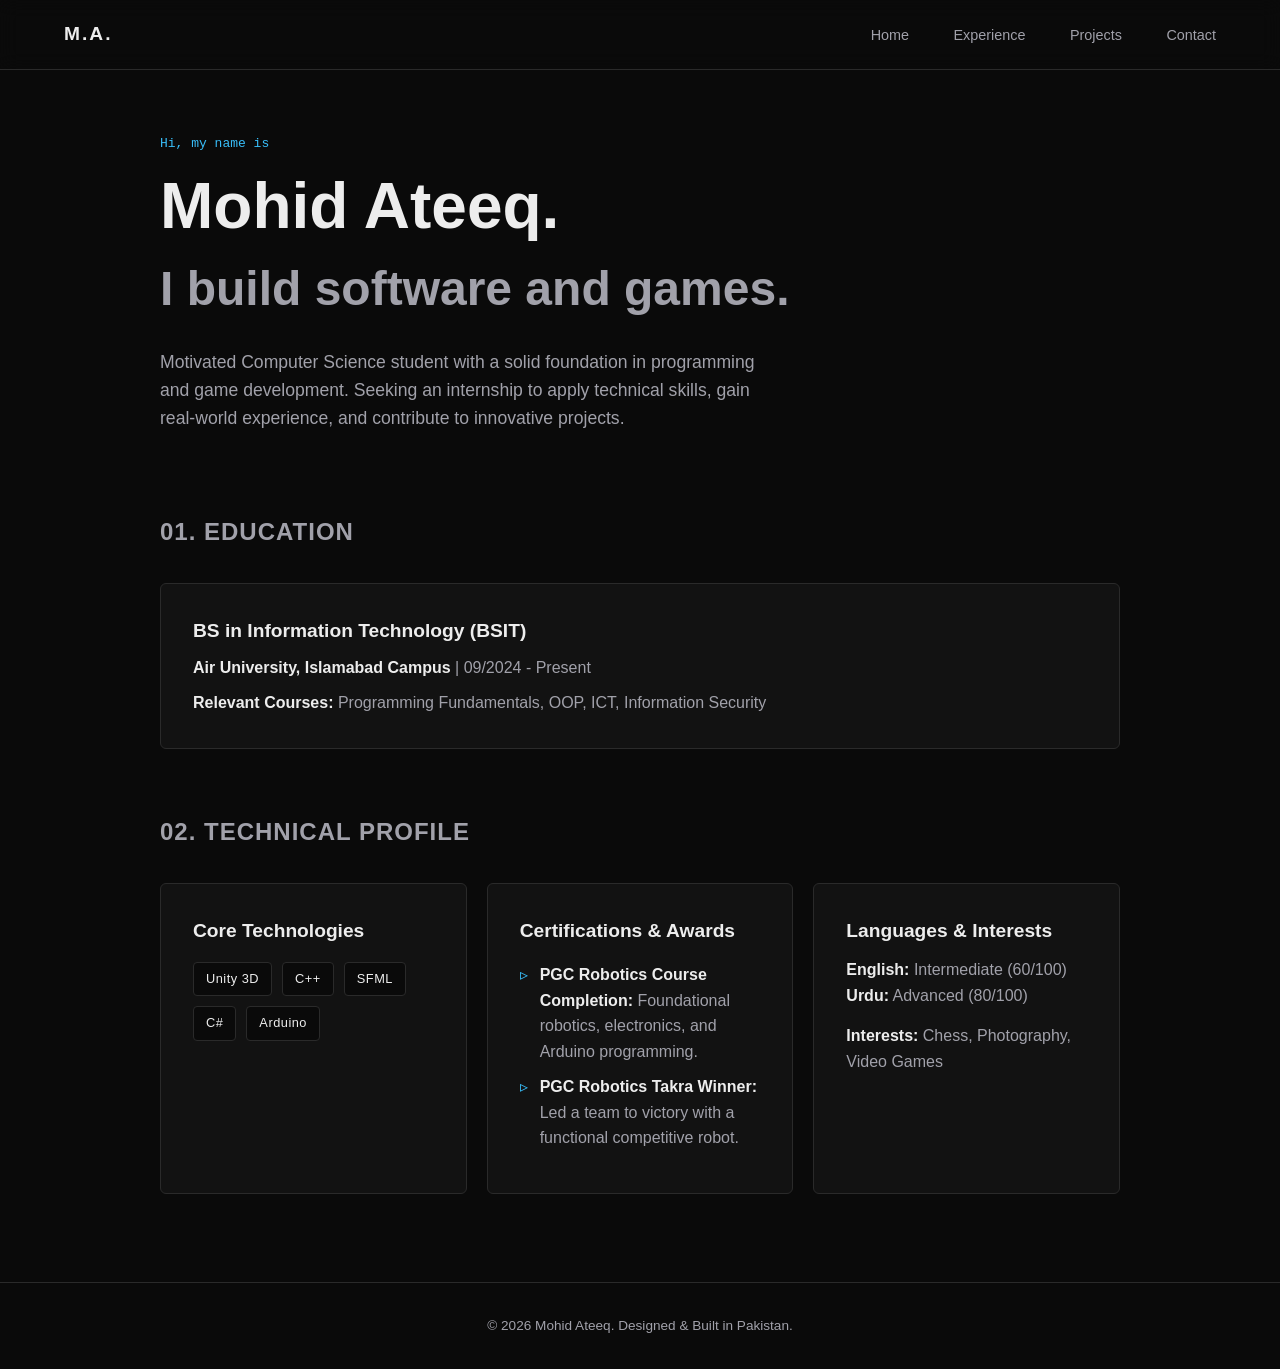
==== index.html @ eb3abe53 "Add files via upload" ====
<!DOCTYPE html>
<html lang="en">
<head>
    <meta charset="UTF-8">
    <meta name="viewport" content="width=device-width, initial-scale=1.0">
    <title>Mohid Ateeq | Professional Portfolio</title>
    <link rel="stylesheet" href="style.css">
</head>
<body>
    <nav>
        <a href="index.html" class="logo">M.A.</a>
        <div class="nav-links">
            <a href="index.html">Home</a>
            <a href="experience.html">Experience</a>
            <a href="projects.html">Projects</a>
            <a href="contact.html">Contact</a>
        </div>
    </nav>

    <div class="container">
        <!-- Hero Section -->
        <header style="text-align: left; margin-bottom: 5rem;">
            <p style="color: var(--accent); margin-bottom: 1rem; font-family: monospace;">Hi, my name is</p>
            <h1 style="font-size: 4rem; line-height: 1.1; margin-bottom: 10px;">Mohid Ateeq.</h1>
            <h1 style="font-size: 3rem; color: var(--text-secondary); margin-bottom: 20px;">I build software and games.</h1>
            <p style="max-width: 600px; font-size: 1.1rem;">
                Motivated Computer Science student with a solid foundation in programming and game development. Seeking an internship to apply technical skills, gain real-world experience, and contribute to innovative projects.
            </p>
        </header>

        <!-- Education -->
        <section>
            <h2 class="section-title">01. Education</h2>
            <div class="card">
                <h3>BS in Information Technology (BSIT)</h3>
                <p><strong>Air University, Islamabad Campus</strong> | 09/2024 - Present</p>
                <p style="margin-top: 10px;"><strong>Relevant Courses:</strong> Programming Fundamentals, OOP, ICT, Information Security</p>
            </div>
        </section>

        <!-- Skills & Certifications Grid -->
        <h2 class="section-title" style="margin-top: 4rem;">02. Technical Profile</h2>
        <div class="grid-2">
            <div class="card">
                <h3>Core Technologies</h3>
                <div class="tag-container">
                    <span class="tag">Unity 3D</span>
                    <span class="tag">C++</span>
                    <span class="tag">SFML</span>
                    <span class="tag">C#</span>
                    <span class="tag">Arduino</span>
                </div>
            </div>

            <div class="card">
                <h3>Certifications & Awards</h3>
                <ul>
                    <li><strong>PGC Robotics Course Completion:</strong> Foundational robotics, electronics, and Arduino programming.</li>
                    <li><strong>PGC Robotics Takra Winner:</strong> Led a team to victory with a functional competitive robot.</li>
                </ul>
            </div>

            <div class="card">
                <h3>Languages & Interests</h3>
                <p style="margin-top: 10px;"><strong>English:</strong> Intermediate (60/100)<br><strong>Urdu:</strong> Advanced (80/100)</p>
                <p style="margin-top: 15px;"><strong>Interests:</strong> Chess, Photography, Video Games</p>
            </div>
        </div>
    </div>

    <footer>
        <p>&copy; 2026 Mohid Ateeq. Designed & Built in Pakistan.</p>
    </footer>
</body>
</html>
---- style.css ----
/* style.css */
:root {
    --bg-base: #0a0a0a;
    --bg-surface: #121212;
    --bg-surface-hover: #1a1a1a;
    --border-color: #2a2a2a;
    --text-primary: #ededed;
    --text-secondary: #a1a1aa;
    --accent: #38bdf8;
}

* {
    margin: 0;
    padding: 0;
    box-sizing: border-box;
    font-family: -apple-system, BlinkMacSystemFont, "Segoe UI", Roboto, Helvetica, Arial, sans-serif;
}

body {
    background-color: var(--bg-base);
    color: var(--text-primary);
    line-height: 1.6;
    -webkit-font-smoothing: antialiased;
}

/* Navigation - Glassmorphism effect */
nav {
    background-color: rgba(10, 10, 10, 0.8);
    backdrop-filter: blur(10px);
    border-bottom: 1px solid var(--border-color);
    padding: 1.2rem 5%;
    display: flex;
    justify-content: space-between;
    align-items: center;
    position: sticky;
    top: 0;
    z-index: 100;
}

.logo {
    color: var(--text-primary);
    font-size: 1.2rem;
    font-weight: 700;
    text-decoration: none;
    letter-spacing: 2px;
    text-transform: uppercase;
}

.nav-links a {
    color: var(--text-secondary);
    text-decoration: none;
    margin-left: 2.5rem;
    font-size: 0.9rem;
    font-weight: 500;
    transition: color 0.3s ease;
}

.nav-links a:hover {
    color: var(--accent);
}

/* Main Container */
.container {
    max-width: 1000px;
    margin: 4rem auto;
    padding: 0 20px;
}

/* Typography & Elements */
h1, h2, h3 {
    color: var(--text-primary);
    font-weight: 600;
}

p {
    color: var(--text-secondary);
}

strong {
    color: var(--text-primary);
}

.section-title {
    font-size: 1.5rem;
    margin-bottom: 2rem;
    text-transform: uppercase;
    letter-spacing: 1px;
    color: var(--text-secondary);
}

/* Cards */
.card {
    background: var(--bg-surface);
    padding: 2rem;
    border: 1px solid var(--border-color);
    border-radius: 6px;
    margin-bottom: 1.5rem;
    transition: transform 0.2s ease, background 0.2s ease, border-color 0.2s ease;
}

.card:hover {
    transform: translateY(-2px);
    background: var(--bg-surface-hover);
    border-color: var(--accent);
}

.card h3 {
    margin-bottom: 0.5rem;
    font-size: 1.2rem;
}

/* Tags for Skills */
.tag-container {
    display: flex;
    flex-wrap: wrap;
    gap: 10px;
    margin-top: 15px;
}

.tag {
    background: var(--bg-base);
    border: 1px solid var(--border-color);
    color: var(--text-primary);
    padding: 6px 12px;
    border-radius: 4px;
    font-size: 0.8rem;
    letter-spacing: 0.5px;
}

/* Lists */
ul {
    list-style-type: none;
    margin-top: 15px;
}

ul li {
    position: relative;
    padding-left: 20px;
    margin-bottom: 10px;
    color: var(--text-secondary);
}

ul li::before {
    content: "▹";
    position: absolute;
    left: 0;
    color: var(--accent);
}

/* Links */
a.contact-link {
    color: var(--accent);
    text-decoration: none;
    transition: opacity 0.2s ease;
}

a.contact-link:hover {
    opacity: 0.8;
}

/* Footer */
footer {
    text-align: center;
    padding: 2rem;
    border-top: 1px solid var(--border-color);
    color: var(--text-secondary);
    font-size: 0.85rem;
    margin-top: 4rem;
}

/* Grid Layouts */
.grid-2 {
    display: grid;
    grid-template-columns: repeat(auto-fit, minmax(300px, 1fr));
    gap: 20px;
}
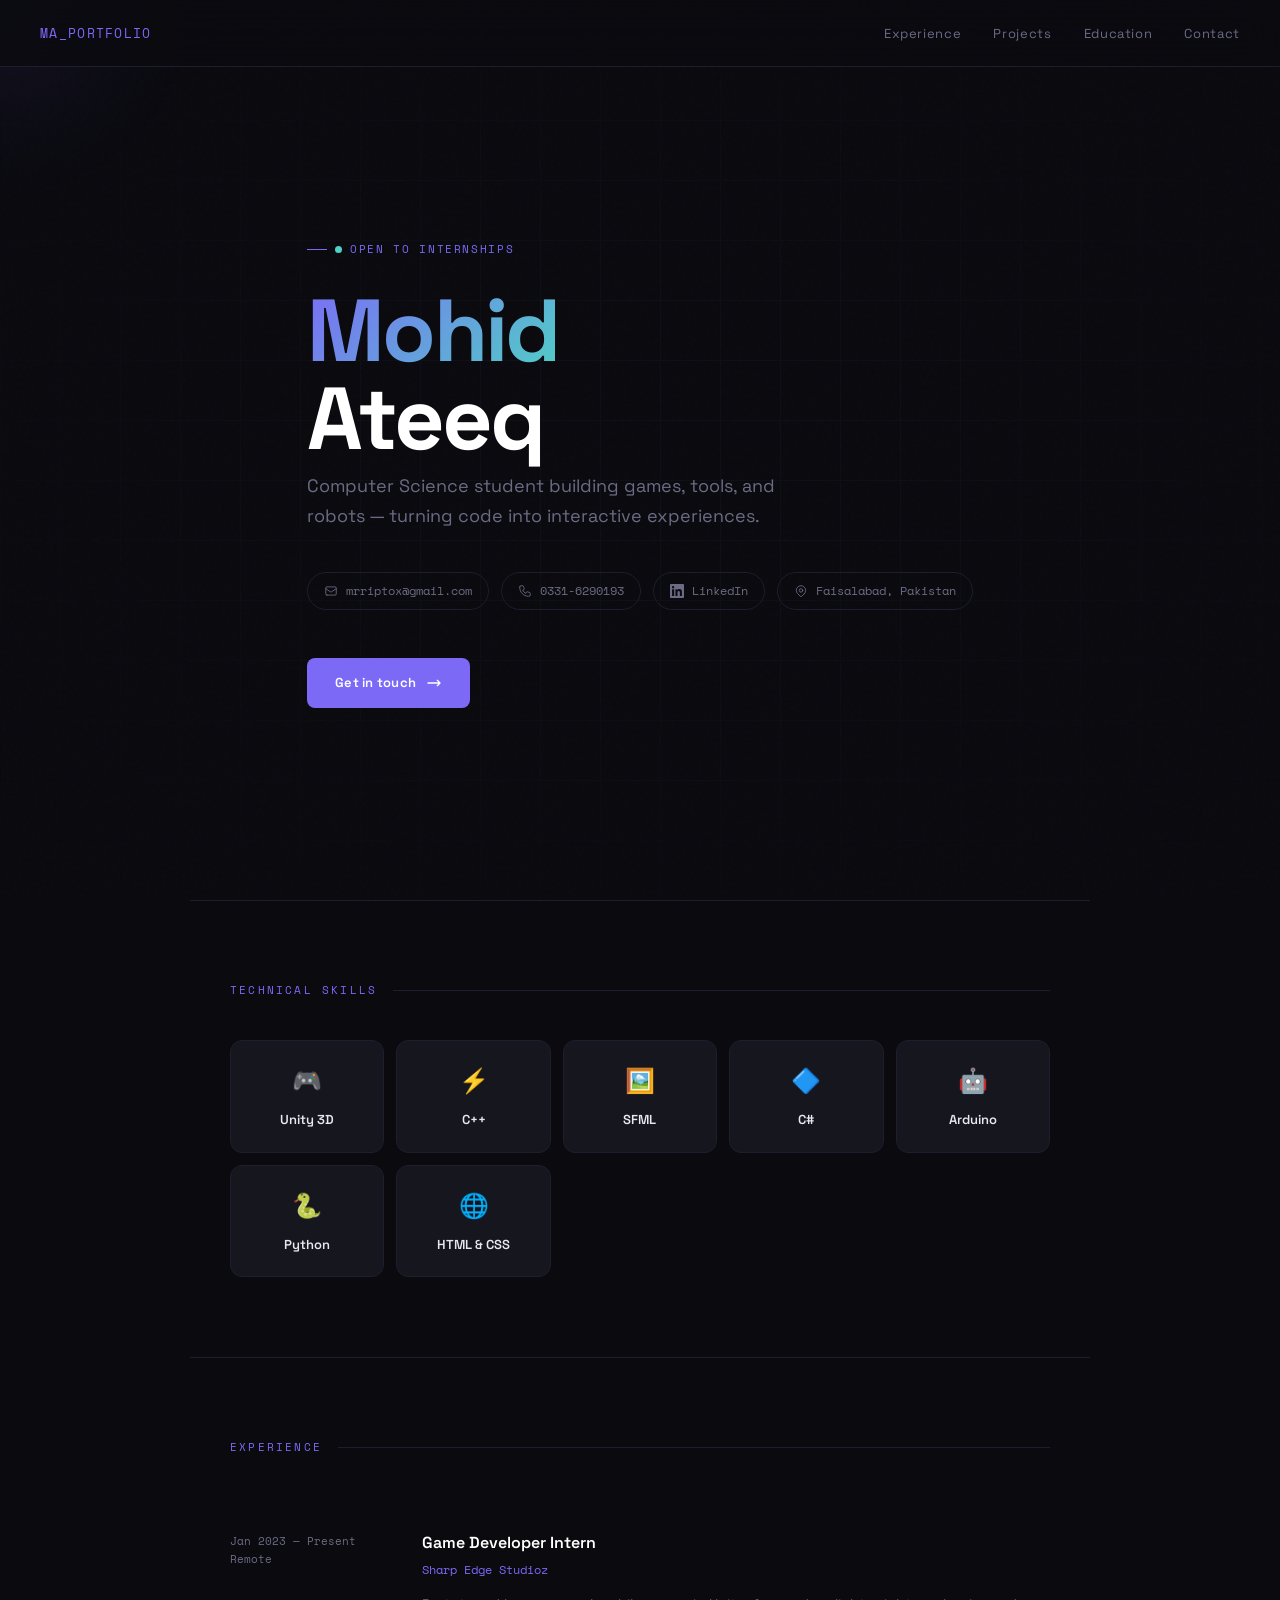
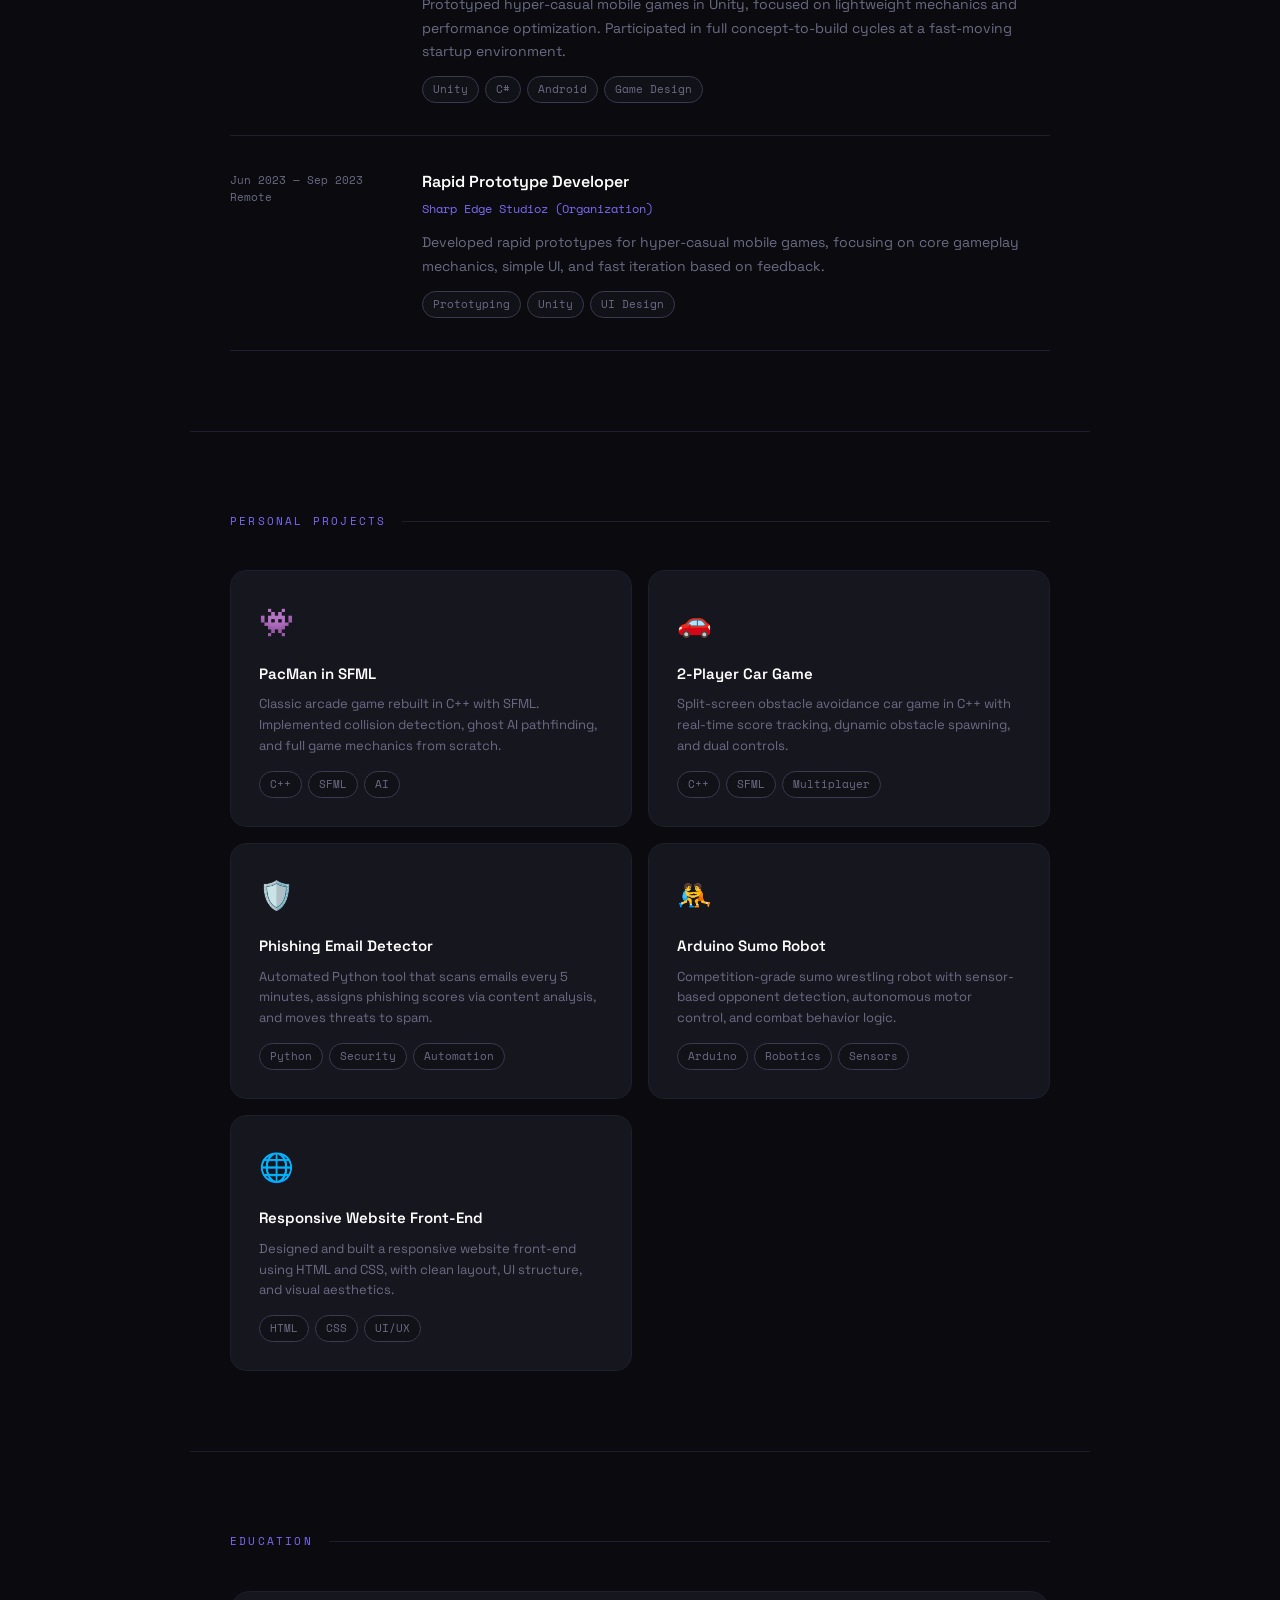
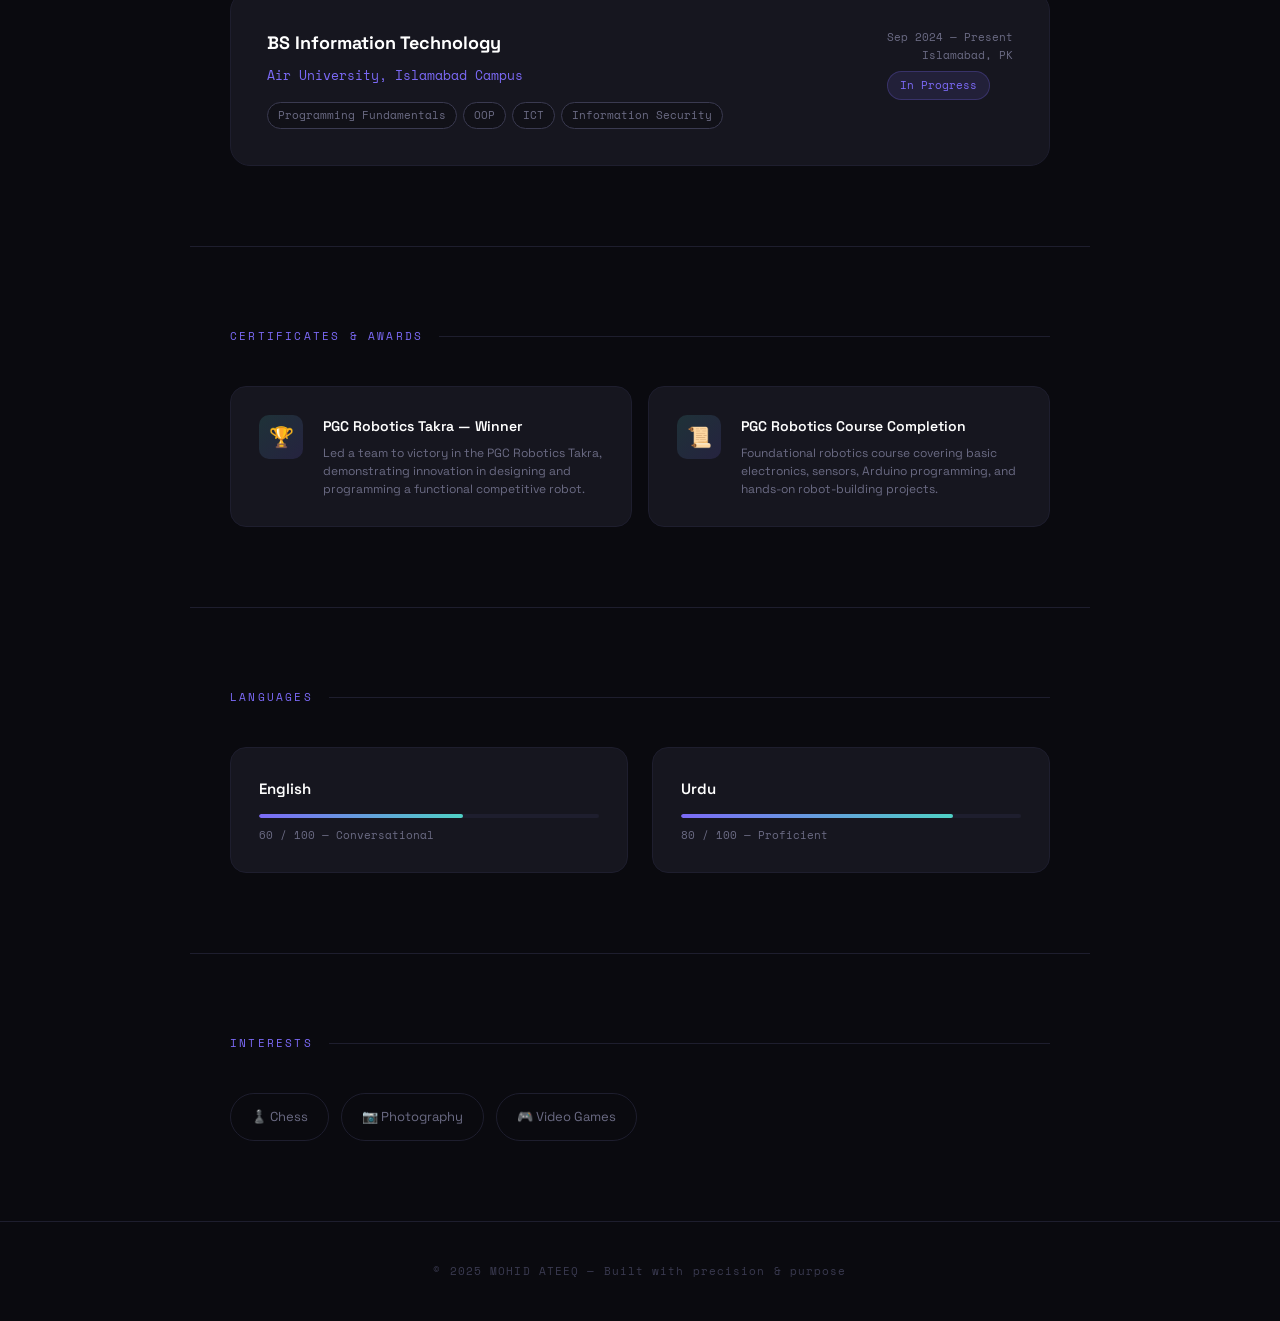
==== commit e3d32c91: "Update fmt.Println message from 'Hello' to 'Goodbye'" ====
--- a/index.html
+++ b/index.html
@@ -1,75 +1,834 @@
 <!DOCTYPE html>
 <html lang="en">
 <head>
-    <meta charset="UTF-8">
-    <meta name="viewport" content="width=device-width, initial-scale=1.0">
-    <title>Mohid Ateeq | Professional Portfolio</title>
-    <link rel="stylesheet" href="style.css">
+<meta charset="UTF-8">
+<meta name="viewport" content="width=device-width, initial-scale=1.0">
+<title>Mohid Ateeq — IT Student & Game Developer</title>
+<link href="https://fonts.googleapis.com/css2?family=Space+Grotesk:wght@300;400;500;600;700&family=Space+Mono:wght@400;700&display=swap" rel="stylesheet">
+<style>
+  :root {
+    --bg: #0a0a0f;
+    --surface: #111118;
+    --card: #16161f;
+    --border: #1e1e2e;
+    --accent: #7c6af7;
+    --accent2: #4fd1c5;
+    --text: #e8e8f0;
+    --muted: #6b6b84;
+    --dim: #3a3a50;
+    --white: #ffffff;
+  }
+
+  *, *::before, *::after { box-sizing: border-box; margin: 0; padding: 0; }
+
+  html { scroll-behavior: smooth; }
+
+  body {
+    background: var(--bg);
+    color: var(--text);
+    font-family: 'Space Grotesk', sans-serif;
+    font-size: 15px;
+    line-height: 1.7;
+    overflow-x: hidden;
+  }
+
+  /* ── NOISE TEXTURE ── */
+  body::before {
+    content: '';
+    position: fixed;
+    inset: 0;
+    background-image: url("data:image/svg+xml,%3Csvg viewBox='0 0 256 256' xmlns='http://www.w3.org/2000/svg'%3E%3Cfilter id='n'%3E%3CfeTurbulence type='fractalNoise' baseFrequency='0.9' numOctaves='4' stitchTiles='stitch'/%3E%3C/filter%3E%3Crect width='100%25' height='100%25' filter='url(%23n)' opacity='0.03'/%3E%3C/svg%3E");
+    pointer-events: none;
+    z-index: 0;
+    opacity: 0.4;
+  }
+
+  /* ── CURSOR GLOW ── */
+  .cursor-glow {
+    position: fixed;
+    width: 400px;
+    height: 400px;
+    border-radius: 50%;
+    background: radial-gradient(circle, rgba(124,106,247,0.08) 0%, transparent 70%);
+    pointer-events: none;
+    transform: translate(-50%, -50%);
+    transition: left 0.3s ease, top 0.3s ease;
+    z-index: 1;
+  }
+
+  /* ── NAV ── */
+  nav {
+    position: fixed;
+    top: 0; left: 0; right: 0;
+    z-index: 100;
+    padding: 20px 40px;
+    display: flex;
+    justify-content: space-between;
+    align-items: center;
+    background: rgba(10,10,15,0.8);
+    backdrop-filter: blur(20px);
+    border-bottom: 1px solid var(--border);
+  }
+
+  .nav-logo {
+    font-family: 'Space Mono', monospace;
+    font-size: 13px;
+    color: var(--accent);
+    letter-spacing: 0.1em;
+  }
+
+  .nav-links {
+    display: flex;
+    gap: 32px;
+    list-style: none;
+  }
+
+  .nav-links a {
+    color: var(--muted);
+    text-decoration: none;
+    font-size: 13px;
+    letter-spacing: 0.05em;
+    transition: color 0.2s;
+  }
+
+  .nav-links a:hover { color: var(--text); }
+
+  /* ── HERO ── */
+  .hero {
+    min-height: 100vh;
+    display: flex;
+    align-items: center;
+    padding: 120px 40px 80px;
+    position: relative;
+    overflow: hidden;
+  }
+
+  .hero-grid {
+    position: absolute;
+    inset: 0;
+    background-image:
+      linear-gradient(var(--border) 1px, transparent 1px),
+      linear-gradient(90deg, var(--border) 1px, transparent 1px);
+    background-size: 60px 60px;
+    opacity: 0.3;
+    mask-image: radial-gradient(ellipse 80% 80% at 50% 50%, black 20%, transparent 80%);
+  }
+
+  .hero-content {
+    max-width: 900px;
+    margin: 0 auto;
+    position: relative;
+    z-index: 2;
+  }
+
+  .hero-tag {
+    display: inline-flex;
+    align-items: center;
+    gap: 8px;
+    font-family: 'Space Mono', monospace;
+    font-size: 11px;
+    color: var(--accent);
+    letter-spacing: 0.15em;
+    text-transform: uppercase;
+    margin-bottom: 28px;
+    opacity: 0;
+    animation: fadeUp 0.8s 0.2s forwards;
+  }
+
+  .hero-tag::before {
+    content: '';
+    display: block;
+    width: 20px;
+    height: 1px;
+    background: var(--accent);
+  }
+
+  h1 {
+    font-size: clamp(48px, 8vw, 88px);
+    font-weight: 700;
+    line-height: 1.0;
+    letter-spacing: -0.03em;
+    color: var(--white);
+    margin-bottom: 8px;
+    opacity: 0;
+    animation: fadeUp 0.8s 0.3s forwards;
+  }
+
+  .hero-name-accent {
+    background: linear-gradient(135deg, var(--accent), var(--accent2));
+    -webkit-background-clip: text;
+    -webkit-text-fill-color: transparent;
+    background-clip: text;
+  }
+
+  .hero-subtitle {
+    font-size: clamp(14px, 2vw, 18px);
+    color: var(--muted);
+    margin-bottom: 40px;
+    max-width: 520px;
+    opacity: 0;
+    animation: fadeUp 0.8s 0.5s forwards;
+  }
+
+  .hero-contacts {
+    display: flex;
+    flex-wrap: wrap;
+    gap: 12px;
+    margin-bottom: 48px;
+    opacity: 0;
+    animation: fadeUp 0.8s 0.6s forwards;
+  }
+
+  .contact-chip {
+    display: inline-flex;
+    align-items: center;
+    gap: 8px;
+    padding: 8px 16px;
+    border: 1px solid var(--border);
+    border-radius: 100px;
+    font-size: 12px;
+    color: var(--muted);
+    text-decoration: none;
+    transition: all 0.2s;
+    font-family: 'Space Mono', monospace;
+  }
+
+  .contact-chip:hover {
+    border-color: var(--accent);
+    color: var(--accent);
+    background: rgba(124,106,247,0.05);
+  }
+
+  .contact-chip svg { width: 14px; height: 14px; flex-shrink: 0; }
+
+  .hero-cta {
+    display: inline-flex;
+    align-items: center;
+    gap: 10px;
+    padding: 14px 28px;
+    background: var(--accent);
+    color: #fff;
+    border-radius: 8px;
+    text-decoration: none;
+    font-size: 13px;
+    font-weight: 600;
+    letter-spacing: 0.02em;
+    transition: all 0.2s;
+    opacity: 0;
+    animation: fadeUp 0.8s 0.7s forwards;
+  }
+
+  .hero-cta:hover { background: #6b58f0; transform: translateY(-1px); }
+
+  /* ── SECTIONS ── */
+  main { position: relative; z-index: 2; }
+
+  section {
+    padding: 80px 40px;
+    max-width: 900px;
+    margin: 0 auto;
+    border-top: 1px solid var(--border);
+  }
+
+  .section-label {
+    font-family: 'Space Mono', monospace;
+    font-size: 11px;
+    color: var(--accent);
+    letter-spacing: 0.2em;
+    text-transform: uppercase;
+    margin-bottom: 40px;
+    display: flex;
+    align-items: center;
+    gap: 16px;
+  }
+
+  .section-label::after {
+    content: '';
+    flex: 1;
+    height: 1px;
+    background: var(--border);
+  }
+
+  /* ── SKILLS ── */
+  .skills-grid {
+    display: grid;
+    grid-template-columns: repeat(auto-fill, minmax(140px, 1fr));
+    gap: 12px;
+  }
+
+  .skill-card {
+    padding: 20px;
+    border: 1px solid var(--border);
+    border-radius: 12px;
+    background: var(--card);
+    text-align: center;
+    transition: all 0.3s;
+    cursor: default;
+    opacity: 0;
+    transform: translateY(20px);
+  }
+
+  .skill-card.visible {
+    opacity: 1;
+    transform: translateY(0);
+  }
+
+  .skill-card:hover {
+    border-color: var(--accent);
+    background: rgba(124,106,247,0.06);
+    transform: translateY(-4px);
+  }
+
+  .skill-icon { font-size: 24px; margin-bottom: 8px; }
+  .skill-name { font-size: 13px; font-weight: 600; color: var(--text); }
+
+  /* ── EXPERIENCE ── */
+  .timeline { display: flex; flex-direction: column; gap: 0; }
+
+  .timeline-item {
+    display: grid;
+    grid-template-columns: 160px 1fr;
+    gap: 32px;
+    padding: 32px 0;
+    border-bottom: 1px solid var(--border);
+    opacity: 0;
+    transform: translateX(-20px);
+    transition: all 0.6s;
+  }
+
+  .timeline-item.visible {
+    opacity: 1;
+    transform: translateX(0);
+  }
+
+  .timeline-date {
+    font-family: 'Space Mono', monospace;
+    font-size: 11px;
+    color: var(--muted);
+    padding-top: 4px;
+    line-height: 1.6;
+  }
+
+  .timeline-role {
+    font-size: 16px;
+    font-weight: 600;
+    color: var(--white);
+    margin-bottom: 4px;
+  }
+
+  .timeline-org {
+    font-size: 12px;
+    color: var(--accent);
+    font-family: 'Space Mono', monospace;
+    margin-bottom: 12px;
+  }
+
+  .timeline-desc { color: var(--muted); font-size: 14px; }
+
+  .timeline-tags {
+    display: flex;
+    flex-wrap: wrap;
+    gap: 6px;
+    margin-top: 12px;
+  }
+
+  .tag {
+    padding: 3px 10px;
+    background: var(--surface);
+    border: 1px solid var(--dim);
+    border-radius: 100px;
+    font-size: 11px;
+    color: var(--muted);
+    font-family: 'Space Mono', monospace;
+  }
+
+  /* ── PROJECTS ── */
+  .projects-grid {
+    display: grid;
+    grid-template-columns: 1fr 1fr;
+    gap: 16px;
+  }
+
+  .project-card {
+    padding: 28px;
+    border: 1px solid var(--border);
+    border-radius: 16px;
+    background: var(--card);
+    transition: all 0.3s;
+    opacity: 0;
+    transform: translateY(20px);
+    position: relative;
+    overflow: hidden;
+  }
+
+  .project-card::before {
+    content: '';
+    position: absolute;
+    inset: 0;
+    background: linear-gradient(135deg, rgba(124,106,247,0.04), transparent);
+    opacity: 0;
+    transition: opacity 0.3s;
+  }
+
+  .project-card:hover::before { opacity: 1; }
+  .project-card:hover { border-color: var(--accent); transform: translateY(-4px); }
+
+  .project-card.visible { opacity: 1; transform: translateY(0); }
+
+  .project-emoji { font-size: 28px; margin-bottom: 14px; display: block; }
+  .project-name { font-size: 15px; font-weight: 600; color: var(--white); margin-bottom: 8px; }
+  .project-desc { font-size: 13px; color: var(--muted); line-height: 1.6; }
+
+  /* ── CERTS ── */
+  .certs-grid { display: grid; grid-template-columns: 1fr 1fr; gap: 16px; }
+
+  .cert-card {
+    padding: 28px;
+    border: 1px solid var(--border);
+    border-radius: 16px;
+    background: var(--card);
+    display: flex;
+    gap: 20px;
+    align-items: flex-start;
+    opacity: 0;
+    transform: translateY(10px);
+    transition: all 0.4s;
+  }
+
+  .cert-card.visible { opacity: 1; transform: translateY(0); }
+  .cert-card:hover { border-color: var(--accent2); }
+
+  .cert-icon {
+    width: 44px;
+    height: 44px;
+    border-radius: 10px;
+    background: linear-gradient(135deg, rgba(79,209,197,0.15), rgba(124,106,247,0.15));
+    display: flex;
+    align-items: center;
+    justify-content: center;
+    font-size: 20px;
+    flex-shrink: 0;
+  }
+
+  .cert-title { font-size: 14px; font-weight: 600; color: var(--white); margin-bottom: 6px; }
+  .cert-desc { font-size: 12px; color: var(--muted); line-height: 1.5; }
+
+  /* ── EDUCATION ── */
+  .edu-card {
+    padding: 36px;
+    border: 1px solid var(--border);
+    border-radius: 20px;
+    background: var(--card);
+    display: grid;
+    grid-template-columns: 1fr auto;
+    gap: 20px;
+    align-items: start;
+    opacity: 0;
+    transform: translateY(20px);
+    transition: all 0.5s;
+  }
+
+  .edu-card.visible { opacity: 1; transform: translateY(0); }
+
+  .edu-degree { font-size: 18px; font-weight: 700; color: var(--white); margin-bottom: 6px; }
+  .edu-school { font-size: 13px; color: var(--accent); font-family: 'Space Mono', monospace; margin-bottom: 16px; }
+
+  .edu-courses { display: flex; flex-wrap: wrap; gap: 6px; }
+
+  .edu-date {
+    font-family: 'Space Mono', monospace;
+    font-size: 11px;
+    color: var(--muted);
+    text-align: right;
+    white-space: nowrap;
+  }
+
+  .edu-badge {
+    display: inline-block;
+    padding: 4px 12px;
+    background: rgba(124,106,247,0.12);
+    border: 1px solid rgba(124,106,247,0.25);
+    border-radius: 100px;
+    font-size: 11px;
+    color: var(--accent);
+    font-family: 'Space Mono', monospace;
+    margin-top: 6px;
+  }
+
+  /* ── LANGUAGES ── */
+  .lang-grid { display: flex; gap: 24px; flex-wrap: wrap; }
+
+  .lang-item {
+    flex: 1;
+    min-width: 200px;
+    padding: 28px;
+    border: 1px solid var(--border);
+    border-radius: 16px;
+    background: var(--card);
+    opacity: 0;
+    transform: translateY(10px);
+    transition: all 0.4s;
+  }
+
+  .lang-item.visible { opacity: 1; transform: translateY(0); }
+
+  .lang-name { font-size: 15px; font-weight: 600; color: var(--white); margin-bottom: 12px; }
+
+  .lang-bar {
+    height: 4px;
+    background: var(--border);
+    border-radius: 100px;
+    overflow: hidden;
+    margin-bottom: 8px;
+  }
+
+  .lang-fill {
+    height: 100%;
+    border-radius: 100px;
+    background: linear-gradient(90deg, var(--accent), var(--accent2));
+    width: 0;
+    transition: width 1.2s cubic-bezier(0.4, 0, 0.2, 1);
+  }
+
+  .lang-score { font-family: 'Space Mono', monospace; font-size: 11px; color: var(--muted); }
+
+  /* ── INTERESTS ── */
+  .interests-row { display: flex; flex-wrap: wrap; gap: 12px; }
+
+  .interest-pill {
+    padding: 12px 20px;
+    border: 1px solid var(--border);
+    border-radius: 100px;
+    font-size: 13px;
+    color: var(--muted);
+    display: flex;
+    align-items: center;
+    gap: 8px;
+    transition: all 0.2s;
+    opacity: 0;
+    transform: scale(0.9);
+    transition: opacity 0.4s, transform 0.4s, color 0.2s, border-color 0.2s, background 0.2s;
+  }
+
+  .interest-pill.visible { opacity: 1; transform: scale(1); }
+  .interest-pill:hover { color: var(--text); border-color: var(--accent); background: rgba(124,106,247,0.05); }
+
+  /* ── FOOTER ── */
+  footer {
+    padding: 40px;
+    text-align: center;
+    border-top: 1px solid var(--border);
+    font-family: 'Space Mono', monospace;
+    font-size: 11px;
+    color: var(--dim);
+    letter-spacing: 0.1em;
+    position: relative;
+    z-index: 2;
+  }
+
+  /* ── ANIMATIONS ── */
+  @keyframes fadeUp {
+    from { opacity: 0; transform: translateY(24px); }
+    to { opacity: 1; transform: translateY(0); }
+  }
+
+  @keyframes pulse {
+    0%, 100% { opacity: 1; }
+    50% { opacity: 0.4; }
+  }
+
+  .dot-live {
+    display: inline-block;
+    width: 7px;
+    height: 7px;
+    border-radius: 50%;
+    background: var(--accent2);
+    animation: pulse 2s infinite;
+  }
+
+  /* ── RESPONSIVE ── */
+  @media (max-width: 640px) {
+    nav { padding: 16px 20px; }
+    .nav-links { display: none; }
+    .hero { padding: 100px 20px 60px; }
+    section { padding: 60px 20px; }
+    .projects-grid, .certs-grid { grid-template-columns: 1fr; }
+    .timeline-item { grid-template-columns: 1fr; gap: 8px; }
+    .edu-card { grid-template-columns: 1fr; }
+  }
+
+  @media (prefers-reduced-motion: reduce) {
+    *, *::before, *::after { animation: none !important; transition: none !important; }
+  }
+</style>
 </head>
 <body>
-    <nav>
-        <a href="index.html" class="logo">M.A.</a>
-        <div class="nav-links">
-            <a href="index.html">Home</a>
-            <a href="experience.html">Experience</a>
-            <a href="projects.html">Projects</a>
-            <a href="contact.html">Contact</a>
+
+<div class="cursor-glow" id="glow"></div>
+
+<nav>
+  <div class="nav-logo">MA_PORTFOLIO</div>
+  <ul class="nav-links">
+    <li><a href="#experience">Experience</a></li>
+    <li><a href="#projects">Projects</a></li>
+    <li><a href="#education">Education</a></li>
+    <li><a href="#contact">Contact</a></li>
+  </ul>
+</nav>
+
+<!-- HERO -->
+<div class="hero">
+  <div class="hero-grid"></div>
+  <div class="hero-content">
+    <div class="hero-tag"><span class="dot-live"></span> Open to Internships</div>
+    <h1><span class="hero-name-accent">Mohid</span><br>Ateeq</h1>
+    <p class="hero-subtitle">
+      Computer Science student building games, tools, and robots — turning code into interactive experiences.
+    </p>
+    <div class="hero-contacts">
+      <a class="contact-chip" href="mailto:mrriptox@gmail.com">
+        <svg fill="none" stroke="currentColor" viewBox="0 0 24 24"><path stroke-linecap="round" stroke-linejoin="round" stroke-width="1.5" d="M3 8l7.89 5.26a2 2 0 002.22 0L21 8M5 19h14a2 2 0 002-2V7a2 2 0 00-2-2H5a2 2 0 00-2 2v10a2 2 0 002 2z"/></svg>
+        mrriptox@gmail.com
+      </a>
+      <a class="contact-chip" href="tel:+923316290193">
+        <svg fill="none" stroke="currentColor" viewBox="0 0 24 24"><path stroke-linecap="round" stroke-linejoin="round" stroke-width="1.5" d="M3 5a2 2 0 012-2h3.28a1 1 0 01.948.684l1.498 4.493a1 1 0 01-.502 1.21l-2.257 1.13a11.042 11.042 0 005.516 5.516l1.13-2.257a1 1 0 011.21-.502l4.493 1.498a1 1 0 01.684.949V19a2 2 0 01-2 2h-1C9.716 21 3 14.284 3 6V5z"/></svg>
+        0331-6290193
+      </a>
+      <a class="contact-chip" href="https://linkedin.com/in/mohid-ateeq-9088a4240" target="_blank">
+        <svg fill="currentColor" viewBox="0 0 24 24"><path d="M20.447 20.452h-3.554v-5.569c0-1.328-.027-3.037-1.852-3.037-1.853 0-2.136 1.445-2.136 2.939v5.667H9.351V9h3.414v1.561h.046c.477-.9 1.637-1.85 3.37-1.85 3.601 0 4.267 2.37 4.267 5.455v6.286zM5.337 7.433a2.062 2.062 0 01-2.063-2.065 2.064 2.064 0 112.063 2.065zm1.782 13.019H3.555V9h3.564v11.452zM22.225 0H1.771C.792 0 0 .774 0 1.729v20.542C0 23.227.792 24 1.771 24h20.451C23.2 24 24 23.227 24 22.271V1.729C24 .774 23.2 0 22.222 0h.003z"/></svg>
+        LinkedIn
+      </a>
+      <span class="contact-chip">
+        <svg fill="none" stroke="currentColor" viewBox="0 0 24 24"><path stroke-linecap="round" stroke-linejoin="round" stroke-width="1.5" d="M17.657 16.657L13.414 20.9a1.998 1.998 0 01-2.827 0l-4.244-4.243a8 8 0 1111.314 0z"/><path stroke-linecap="round" stroke-linejoin="round" stroke-width="1.5" d="M15 11a3 3 0 11-6 0 3 3 0 016 0z"/></svg>
+        Faisalabad, Pakistan
+      </span>
+    </div>
+    <a class="hero-cta" href="mailto:mrriptox@gmail.com">
+      Get in touch
+      <svg width="16" height="16" fill="none" stroke="currentColor" viewBox="0 0 24 24"><path stroke-linecap="round" stroke-linejoin="round" stroke-width="2" d="M17 8l4 4m0 0l-4 4m4-4H3"/></svg>
+    </a>
+  </div>
+</div>
+
+<main>
+
+<!-- SKILLS -->
+<section id="skills">
+  <div class="section-label">Technical Skills</div>
+  <div class="skills-grid">
+    <div class="skill-card"><div class="skill-icon">🎮</div><div class="skill-name">Unity 3D</div></div>
+    <div class="skill-card"><div class="skill-icon">⚡</div><div class="skill-name">C++</div></div>
+    <div class="skill-card"><div class="skill-icon">🖼️</div><div class="skill-name">SFML</div></div>
+    <div class="skill-card"><div class="skill-icon">🔷</div><div class="skill-name">C#</div></div>
+    <div class="skill-card"><div class="skill-icon">🤖</div><div class="skill-name">Arduino</div></div>
+    <div class="skill-card"><div class="skill-icon">🐍</div><div class="skill-name">Python</div></div>
+    <div class="skill-card"><div class="skill-icon">🌐</div><div class="skill-name">HTML & CSS</div></div>
+  </div>
+</section>
+
+<!-- EXPERIENCE -->
+<section id="experience">
+  <div class="section-label">Experience</div>
+  <div class="timeline">
+
+    <div class="timeline-item">
+      <div class="timeline-date">Jan 2023 — Present<br>Remote</div>
+      <div>
+        <div class="timeline-role">Game Developer Intern</div>
+        <div class="timeline-org">Sharp Edge Studioz</div>
+        <div class="timeline-desc">
+          Prototyped hyper-casual mobile games in Unity, focused on lightweight mechanics and performance optimization. Participated in full concept-to-build cycles at a fast-moving startup environment.
         </div>
-    </nav>
-
-    <div class="container">
-        <!-- Hero Section -->
-        <header style="text-align: left; margin-bottom: 5rem;">
-            <p style="color: var(--accent); margin-bottom: 1rem; font-family: monospace;">Hi, my name is</p>
-            <h1 style="font-size: 4rem; line-height: 1.1; margin-bottom: 10px;">Mohid Ateeq.</h1>
-            <h1 style="font-size: 3rem; color: var(--text-secondary); margin-bottom: 20px;">I build software and games.</h1>
-            <p style="max-width: 600px; font-size: 1.1rem;">
-                Motivated Computer Science student with a solid foundation in programming and game development. Seeking an internship to apply technical skills, gain real-world experience, and contribute to innovative projects.
-            </p>
-        </header>
-
-        <!-- Education -->
-        <section>
-            <h2 class="section-title">01. Education</h2>
-            <div class="card">
-                <h3>BS in Information Technology (BSIT)</h3>
-                <p><strong>Air University, Islamabad Campus</strong> | 09/2024 - Present</p>
-                <p style="margin-top: 10px;"><strong>Relevant Courses:</strong> Programming Fundamentals, OOP, ICT, Information Security</p>
-            </div>
-        </section>
-
-        <!-- Skills & Certifications Grid -->
-        <h2 class="section-title" style="margin-top: 4rem;">02. Technical Profile</h2>
-        <div class="grid-2">
-            <div class="card">
-                <h3>Core Technologies</h3>
-                <div class="tag-container">
-                    <span class="tag">Unity 3D</span>
-                    <span class="tag">C++</span>
-                    <span class="tag">SFML</span>
-                    <span class="tag">C#</span>
-                    <span class="tag">Arduino</span>
-                </div>
-            </div>
-
-            <div class="card">
-                <h3>Certifications & Awards</h3>
-                <ul>
-                    <li><strong>PGC Robotics Course Completion:</strong> Foundational robotics, electronics, and Arduino programming.</li>
-                    <li><strong>PGC Robotics Takra Winner:</strong> Led a team to victory with a functional competitive robot.</li>
-                </ul>
-            </div>
-
-            <div class="card">
-                <h3>Languages & Interests</h3>
-                <p style="margin-top: 10px;"><strong>English:</strong> Intermediate (60/100)<br><strong>Urdu:</strong> Advanced (80/100)</p>
-                <p style="margin-top: 15px;"><strong>Interests:</strong> Chess, Photography, Video Games</p>
-            </div>
+        <div class="timeline-tags">
+          <span class="tag">Unity</span>
+          <span class="tag">C#</span>
+          <span class="tag">Android</span>
+          <span class="tag">Game Design</span>
         </div>
-    </div>
-
-    <footer>
-        <p>&copy; 2026 Mohid Ateeq. Designed & Built in Pakistan.</p>
-    </footer>
+      </div>
+    </div>
+
+    <div class="timeline-item">
+      <div class="timeline-date">Jun 2023 — Sep 2023<br>Remote</div>
+      <div>
+        <div class="timeline-role">Rapid Prototype Developer</div>
+        <div class="timeline-org">Sharp Edge Studioz (Organization)</div>
+        <div class="timeline-desc">
+          Developed rapid prototypes for hyper-casual mobile games, focusing on core gameplay mechanics, simple UI, and fast iteration based on feedback.
+        </div>
+        <div class="timeline-tags">
+          <span class="tag">Prototyping</span>
+          <span class="tag">Unity</span>
+          <span class="tag">UI Design</span>
+        </div>
+      </div>
+    </div>
+
+  </div>
+</section>
+
+<!-- PROJECTS -->
+<section id="projects">
+  <div class="section-label">Personal Projects</div>
+  <div class="projects-grid">
+
+    <div class="project-card">
+      <span class="project-emoji">👾</span>
+      <div class="project-name">PacMan in SFML</div>
+      <p class="project-desc">Classic arcade game rebuilt in C++ with SFML. Implemented collision detection, ghost AI pathfinding, and full game mechanics from scratch.</p>
+      <div class="timeline-tags" style="margin-top:14px">
+        <span class="tag">C++</span><span class="tag">SFML</span><span class="tag">AI</span>
+      </div>
+    </div>
+
+    <div class="project-card">
+      <span class="project-emoji">🚗</span>
+      <div class="project-name">2-Player Car Game</div>
+      <p class="project-desc">Split-screen obstacle avoidance car game in C++ with real-time score tracking, dynamic obstacle spawning, and dual controls.</p>
+      <div class="timeline-tags" style="margin-top:14px">
+        <span class="tag">C++</span><span class="tag">SFML</span><span class="tag">Multiplayer</span>
+      </div>
+    </div>
+
+    <div class="project-card">
+      <span class="project-emoji">🛡️</span>
+      <div class="project-name">Phishing Email Detector</div>
+      <p class="project-desc">Automated Python tool that scans emails every 5 minutes, assigns phishing scores via content analysis, and moves threats to spam.</p>
+      <div class="timeline-tags" style="margin-top:14px">
+        <span class="tag">Python</span><span class="tag">Security</span><span class="tag">Automation</span>
+      </div>
+    </div>
+
+    <div class="project-card">
+      <span class="project-emoji">🤼</span>
+      <div class="project-name">Arduino Sumo Robot</div>
+      <p class="project-desc">Competition-grade sumo wrestling robot with sensor-based opponent detection, autonomous motor control, and combat behavior logic.</p>
+      <div class="timeline-tags" style="margin-top:14px">
+        <span class="tag">Arduino</span><span class="tag">Robotics</span><span class="tag">Sensors</span>
+      </div>
+    </div>
+
+    <div class="project-card">
+      <span class="project-emoji">🌐</span>
+      <div class="project-name">Responsive Website Front-End</div>
+      <p class="project-desc">Designed and built a responsive website front-end using HTML and CSS, with clean layout, UI structure, and visual aesthetics.</p>
+      <div class="timeline-tags" style="margin-top:14px">
+        <span class="tag">HTML</span><span class="tag">CSS</span><span class="tag">UI/UX</span>
+      </div>
+    </div>
+
+  </div>
+</section>
+
+<!-- EDUCATION -->
+<section id="education">
+  <div class="section-label">Education</div>
+  <div class="edu-card">
+    <div>
+      <div class="edu-degree">BS Information Technology</div>
+      <div class="edu-school">Air University, Islamabad Campus</div>
+      <div class="edu-courses">
+        <span class="tag">Programming Fundamentals</span>
+        <span class="tag">OOP</span>
+        <span class="tag">ICT</span>
+        <span class="tag">Information Security</span>
+      </div>
+    </div>
+    <div>
+      <div class="edu-date">Sep 2024 — Present<br>Islamabad, PK</div>
+      <div class="edu-badge">In Progress</div>
+    </div>
+  </div>
+</section>
+
+<!-- CERTIFICATES -->
+<section id="certs">
+  <div class="section-label">Certificates & Awards</div>
+  <div class="certs-grid">
+    <div class="cert-card">
+      <div class="cert-icon">🏆</div>
+      <div>
+        <div class="cert-title">PGC Robotics Takra — Winner</div>
+        <div class="cert-desc">Led a team to victory in the PGC Robotics Takra, demonstrating innovation in designing and programming a functional competitive robot.</div>
+      </div>
+    </div>
+    <div class="cert-card">
+      <div class="cert-icon">📜</div>
+      <div>
+        <div class="cert-title">PGC Robotics Course Completion</div>
+        <div class="cert-desc">Foundational robotics course covering basic electronics, sensors, Arduino programming, and hands-on robot-building projects.</div>
+      </div>
+    </div>
+  </div>
+</section>
+
+<!-- LANGUAGES -->
+<section>
+  <div class="section-label">Languages</div>
+  <div class="lang-grid">
+    <div class="lang-item">
+      <div class="lang-name">English</div>
+      <div class="lang-bar"><div class="lang-fill" data-width="60"></div></div>
+      <div class="lang-score">60 / 100 — Conversational</div>
+    </div>
+    <div class="lang-item">
+      <div class="lang-name">Urdu</div>
+      <div class="lang-bar"><div class="lang-fill" data-width="80"></div></div>
+      <div class="lang-score">80 / 100 — Proficient</div>
+    </div>
+  </div>
+</section>
+
+<!-- INTERESTS -->
+<section id="contact">
+  <div class="section-label">Interests</div>
+  <div class="interests-row">
+    <div class="interest-pill">♟️ Chess</div>
+    <div class="interest-pill">📷 Photography</div>
+    <div class="interest-pill">🎮 Video Games</div>
+  </div>
+</section>
+
+</main>
+
+<footer>
+  © 2025 MOHID ATEEQ — Built with precision &amp; purpose
+</footer>
+
+<script>
+  // Cursor glow
+  const glow = document.getElementById('glow');
+  window.addEventListener('mousemove', e => {
+    glow.style.left = e.clientX + 'px';
+    glow.style.top = e.clientY + 'px';
+  });
+
+  // Intersection observer for scroll animations
+  const observer = new IntersectionObserver((entries) => {
+    entries.forEach((entry, i) => {
+      if (entry.isIntersecting) {
+        const el = entry.target;
+        const delay = el.dataset.delay || 0;
+        setTimeout(() => el.classList.add('visible'), delay);
+
+        // Animate language bars
+        const fill = el.querySelector('.lang-fill');
+        if (fill) {
+          setTimeout(() => {
+            fill.style.width = fill.dataset.width + '%';
+          }, 200);
+        }
+
+        observer.unobserve(el);
+      }
+    });
+  }, { threshold: 0.15 });
+
+  // Observe all animated elements
+  document.querySelectorAll('.skill-card, .timeline-item, .project-card, .cert-card, .edu-card, .lang-item, .interest-pill').forEach((el, i) => {
+    el.dataset.delay = (i % 5) * 80;
+    observer.observe(el);
+  });
+</script>
 </body>
-</html>+</html>
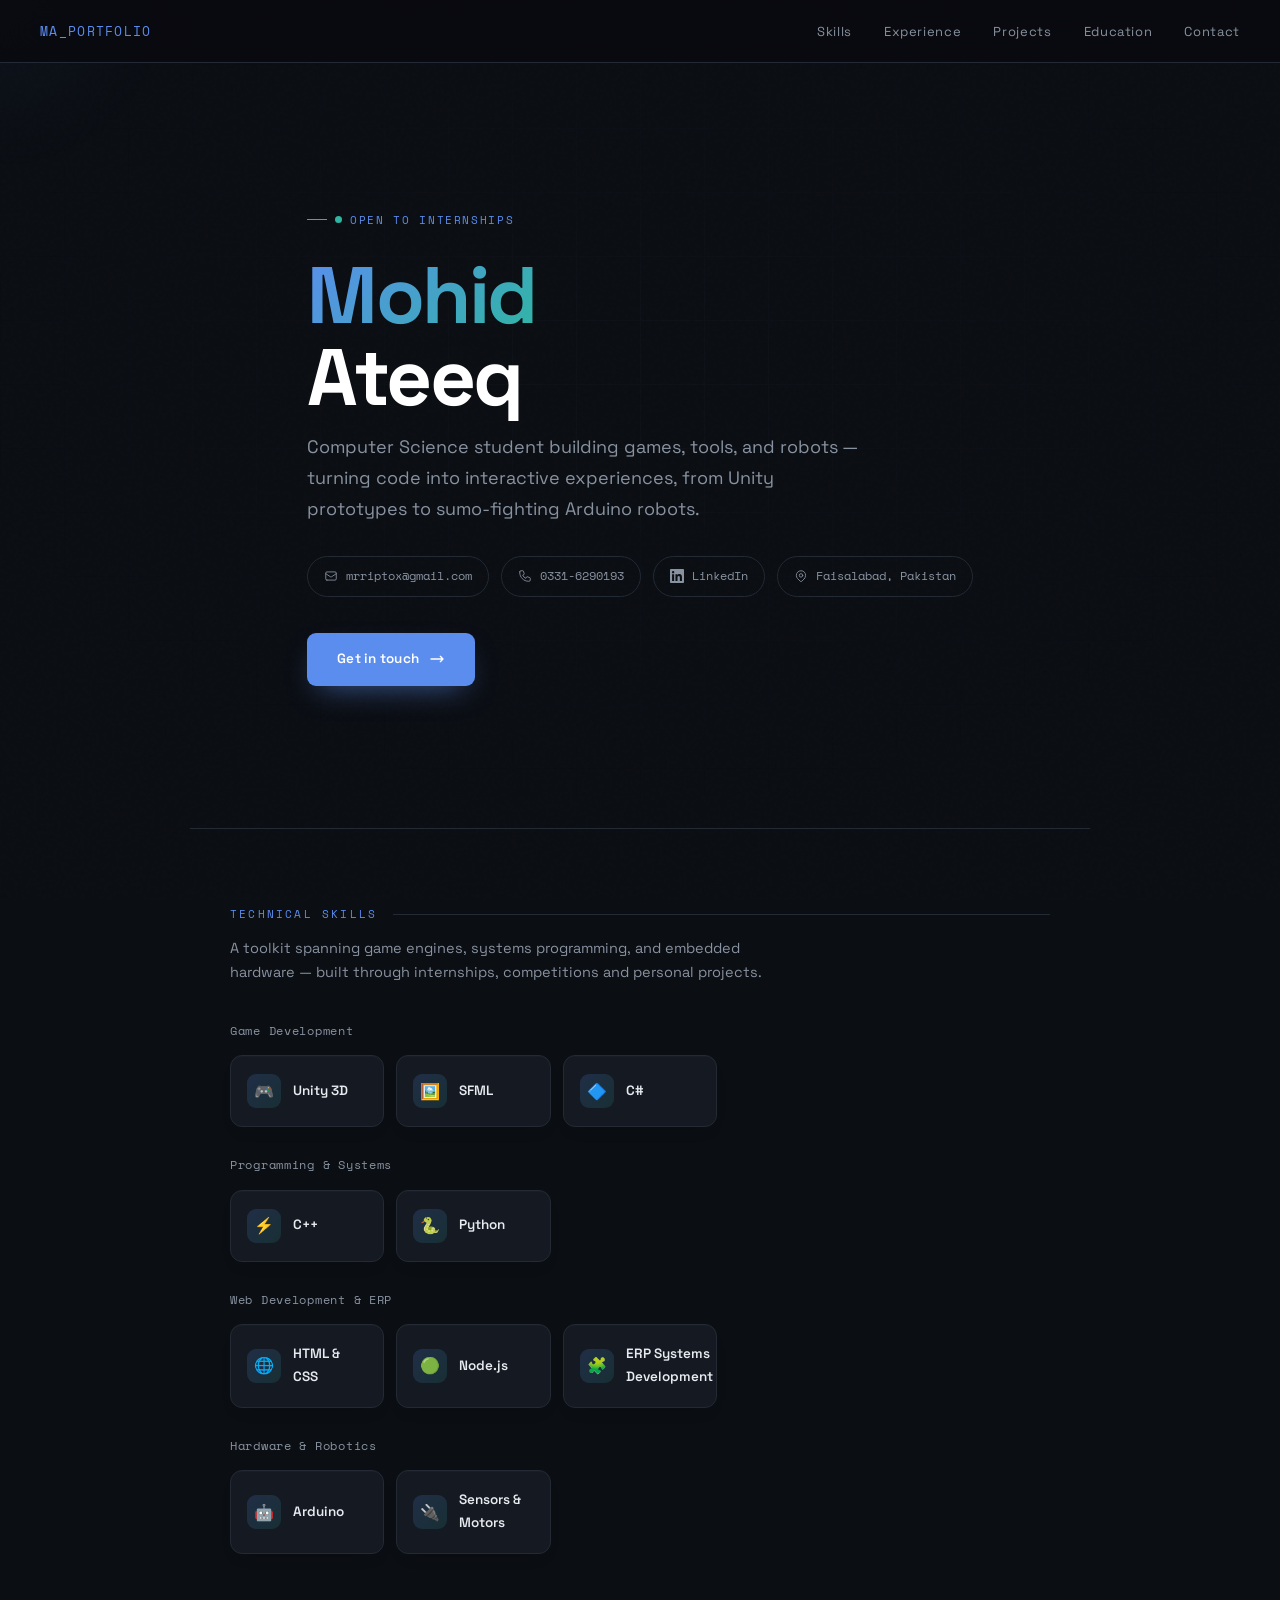
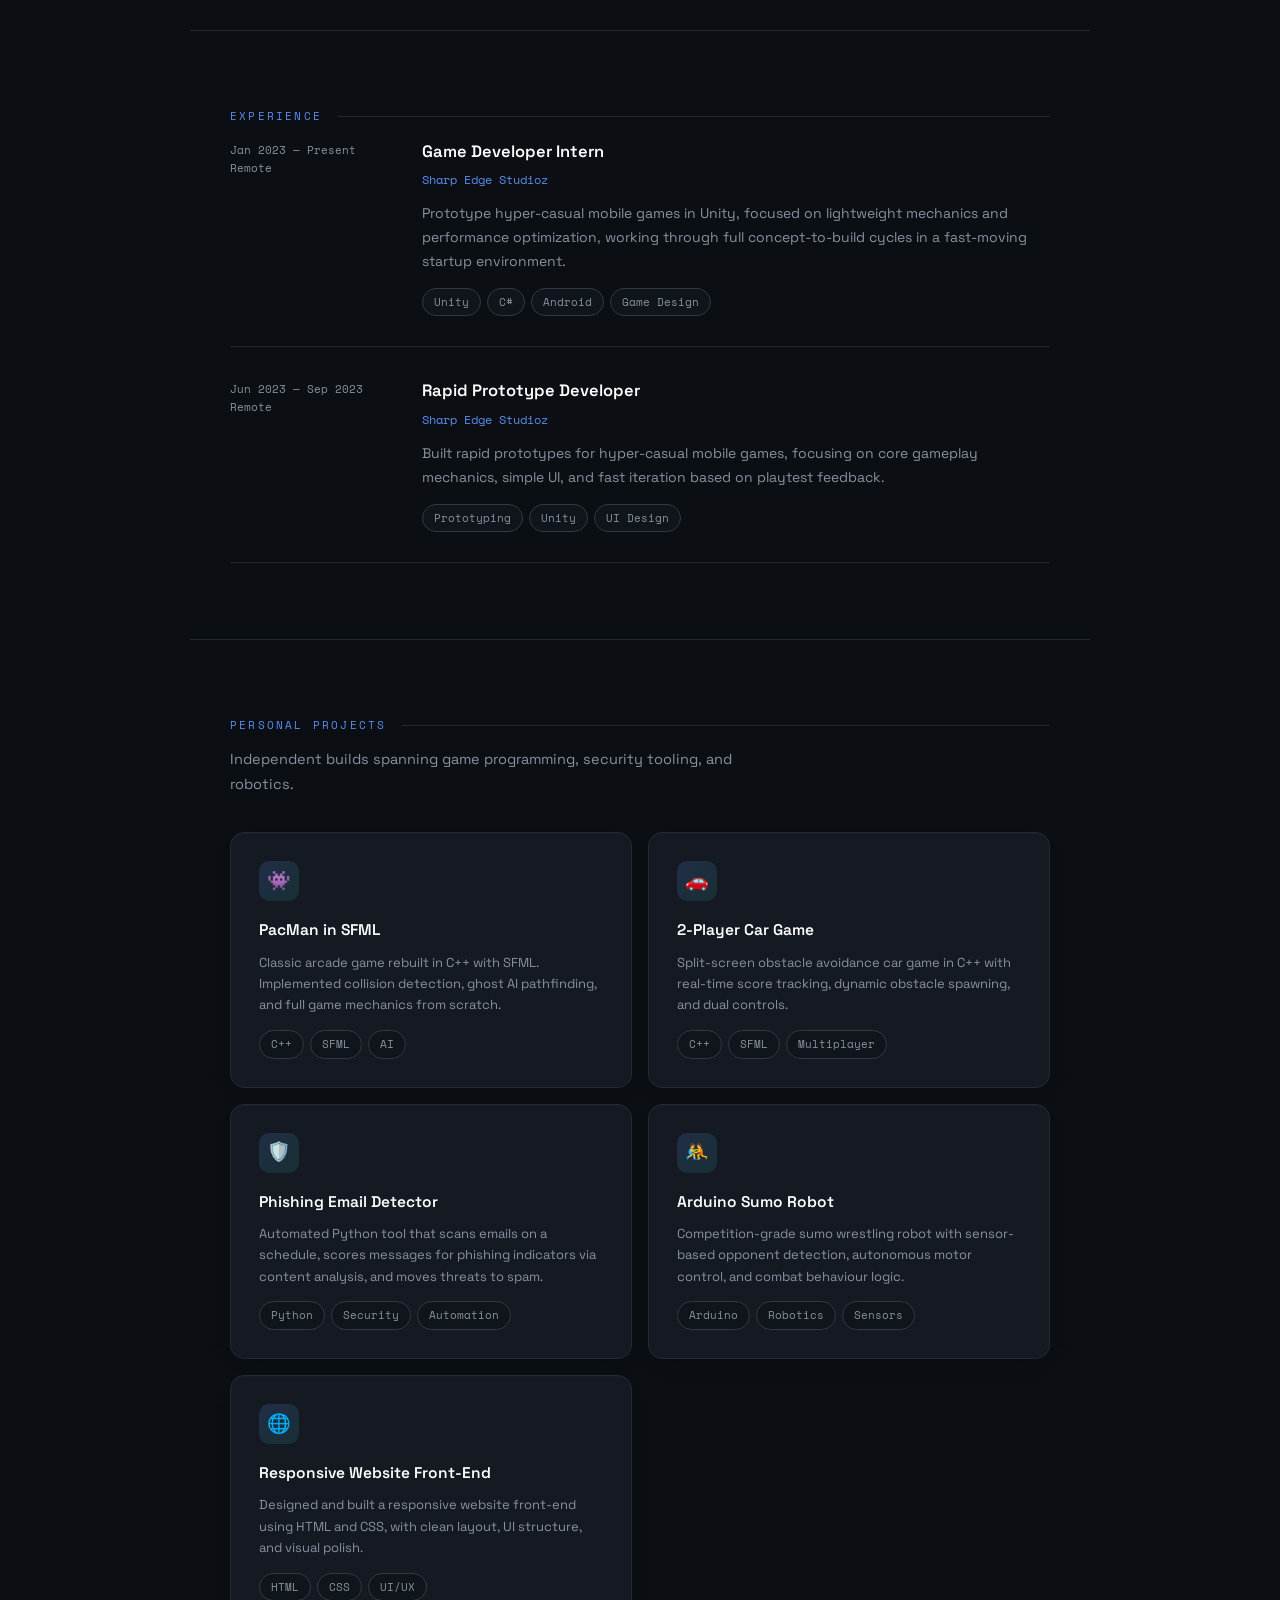
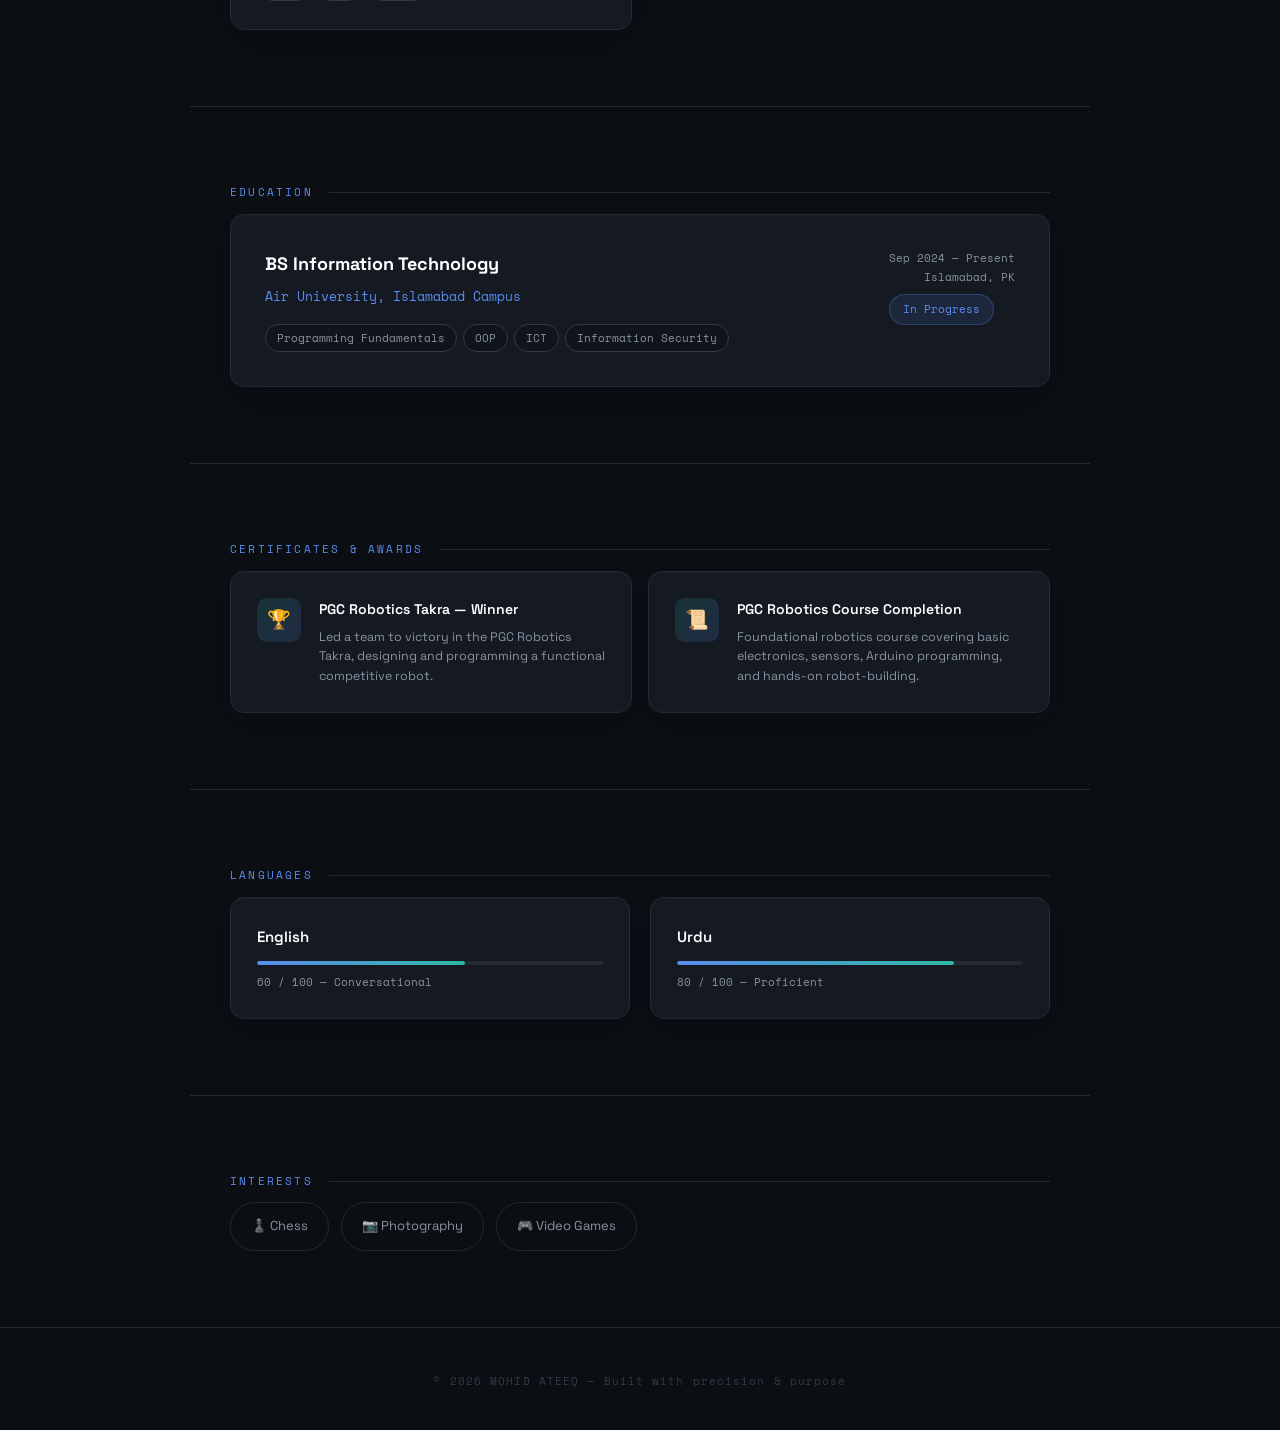
==== commit 95fa6ec4: "Update print statement from 'Hello' to 'Goodbye'" ====
--- a/index.html
+++ b/index.html
@@ -2,564 +2,160 @@
 <html lang="en">
 <head>
 <meta charset="UTF-8">
-<meta name="viewport" content="width=device-width, initial-scale=1.0">
+<meta name="viewport" content="width=device-width, initial-scale=1, viewport-fit=cover">
 <title>Mohid Ateeq — IT Student & Game Developer</title>
 <link href="https://fonts.googleapis.com/css2?family=Space+Grotesk:wght@300;400;500;600;700&family=Space+Mono:wght@400;700&display=swap" rel="stylesheet">
 <style>
   :root {
-    --bg: #0a0a0f;
-    --surface: #111118;
-    --card: #16161f;
-    --border: #1e1e2e;
-    --accent: #7c6af7;
-    --accent2: #4fd1c5;
-    --text: #e8e8f0;
-    --muted: #6b6b84;
-    --dim: #3a3a50;
+    --bg: #0B0E13;
+    --surface: #10141B;
+    --card: #141922;
+    --border: #232A34;
+    --accent: #5B8DEF;
+    --accent2: #2FB6A3;
+    --text: #E7EAEF;
+    --muted: #8892A0;
+    --dim: #313A46;
     --white: #ffffff;
+    padding-top: env(safe-area-inset-top,0px);
+    padding-bottom: env(safe-area-inset-bottom,0px);
   }
-
   *, *::before, *::after { box-sizing: border-box; margin: 0; padding: 0; }
-
-  html { scroll-behavior: smooth; }
-
-  body {
-    background: var(--bg);
-    color: var(--text);
-    font-family: 'Space Grotesk', sans-serif;
-    font-size: 15px;
-    line-height: 1.7;
-    overflow-x: hidden;
+  html { scroll-behavior: smooth; scroll-padding-top: 80px; }
+  body { background: var(--bg); color: var(--text); font-family:'Space Grotesk',sans-serif; font-size:15px; line-height:1.7; overflow-x:hidden; }
+
+  body::before {
+    content:''; position:fixed; inset:0; z-index:0; opacity:.4; pointer-events:none;
+    background-image:url("data:image/svg+xml,%3Csvg viewBox='0 0 256 256' xmlns='http://www.w3.org/2000/svg'%3E%3Cfilter id='n'%3E%3CfeTurbulence type='fractalNoise' baseFrequency='0.9' numOctaves='4' stitchTiles='stitch'/%3E%3C/filter%3E%3Crect width='100%25' height='100%25' filter='url(%23n)' opacity='0.03'/%3E%3C/svg%3E");
   }
-
-  /* ── NOISE TEXTURE ── */
-  body::before {
-    content: '';
-    position: fixed;
-    inset: 0;
-    background-image: url("data:image/svg+xml,%3Csvg viewBox='0 0 256 256' xmlns='http://www.w3.org/2000/svg'%3E%3Cfilter id='n'%3E%3CfeTurbulence type='fractalNoise' baseFrequency='0.9' numOctaves='4' stitchTiles='stitch'/%3E%3C/filter%3E%3Crect width='100%25' height='100%25' filter='url(%23n)' opacity='0.03'/%3E%3C/svg%3E");
-    pointer-events: none;
-    z-index: 0;
-    opacity: 0.4;
+  .cursor-glow{position:fixed; width:340px; height:340px; border-radius:50%; background:radial-gradient(circle,rgba(91,141,239,.045) 0%,transparent 72%); pointer-events:none; transform:translate(-50%,-50%); transition:left .45s ease, top .45s ease; z-index:1;}
+  @media (max-width:900px){.cursor-glow{display:none;}}
+
+  /* NAV */
+  nav{position:fixed; top:0; left:0; right:0; z-index:100; padding:18px 40px; padding-top:calc(18px + env(safe-area-inset-top,0px)); display:flex; justify-content:space-between; align-items:center; background:rgba(10,10,15,.78); backdrop-filter:blur(20px); border-bottom:1px solid var(--border);}
+  .nav-logo{font-family:'Space Mono',monospace; font-size:13px; color:var(--accent); letter-spacing:.1em;}
+  .nav-links{display:flex; gap:32px; list-style:none;}
+  .nav-links a{color:var(--muted); text-decoration:none; font-size:13px; letter-spacing:.05em; transition:color .2s; padding:4px 0; border-bottom:1px solid transparent;}
+  .nav-links a:hover{color:var(--text); border-color:var(--accent);}
+  .nav-toggle{display:none; flex-direction:column; gap:5px; background:none; border:none; cursor:pointer; padding:6px; -webkit-tap-highlight-color:transparent;}
+  .nav-toggle span{width:22px; height:2px; background:var(--text); border-radius:2px; transition:.25s;}
+  .nav-toggle.open span:nth-child(1){transform:translateY(7px) rotate(45deg);}
+  .nav-toggle.open span:nth-child(2){opacity:0;}
+  .nav-toggle.open span:nth-child(3){transform:translateY(-7px) rotate(-45deg);}
+  .mobile-panel{display:none; position:fixed; top:60px; left:0; right:0; z-index:99; background:rgba(10,10,15,.97); backdrop-filter:blur(20px); border-bottom:1px solid var(--border); padding:14px 20px 22px; flex-direction:column; gap:4px;}
+  .mobile-panel.open{display:flex;}
+  .mobile-panel a{color:var(--muted); text-decoration:none; font-size:15px; padding:12px 4px; border-bottom:1px solid var(--border);}
+  .mobile-panel a:last-child{border-bottom:none;}
+  @media (max-width:760px){
+    nav{padding:14px 20px; padding-top:calc(14px + env(safe-area-inset-top,0px));}
+    .nav-links{display:none;}
+    .nav-toggle{display:flex;}
   }
 
-  /* ── CURSOR GLOW ── */
-  .cursor-glow {
-    position: fixed;
-    width: 400px;
-    height: 400px;
-    border-radius: 50%;
-    background: radial-gradient(circle, rgba(124,106,247,0.08) 0%, transparent 70%);
-    pointer-events: none;
-    transform: translate(-50%, -50%);
-    transition: left 0.3s ease, top 0.3s ease;
-    z-index: 1;
+  /* HERO */
+  .hero{min-height:92vh; display:flex; align-items:center; padding:130px 40px 70px; position:relative; overflow:hidden;}
+  .hero-grid{position:absolute; inset:0; background-image:linear-gradient(var(--border) 1px,transparent 1px), linear-gradient(90deg,var(--border) 1px,transparent 1px); background-size:64px 64px; opacity:.14; mask-image:radial-gradient(ellipse 70% 70% at 50% 45%, black 15%, transparent 75%);}
+  .hero-content{max-width:900px; margin:0 auto; position:relative; z-index:2;}
+  .hero-tag{display:inline-flex; align-items:center; gap:8px; font-family:'Space Mono',monospace; font-size:11px; color:var(--accent); letter-spacing:.15em; text-transform:uppercase; margin-bottom:26px; opacity:0; animation:fadeUp .8s .2s forwards;}
+  .hero-tag::before{content:''; display:block; width:20px; height:1px; background:var(--accent);}
+  h1{font-size:clamp(44px,8vw,80px); font-weight:700; line-height:1.02; letter-spacing:-.03em; color:var(--white); margin-bottom:14px; opacity:0; animation:fadeUp .8s .3s forwards;}
+  .hero-name-accent{background:linear-gradient(135deg,var(--accent),var(--accent2)); -webkit-background-clip:text; -webkit-text-fill-color:transparent; background-clip:text;}
+  .hero-subtitle{font-size:clamp(15px,2vw,18px); color:var(--muted); margin-bottom:32px; max-width:560px; opacity:0; animation:fadeUp .8s .45s forwards;}
+  .hero-contacts{display:flex; flex-wrap:wrap; gap:12px; margin-bottom:36px; opacity:0; animation:fadeUp .8s .6s forwards;}
+  .contact-chip{display:inline-flex; align-items:center; gap:8px; padding:9px 16px; border:1px solid var(--border); border-radius:100px; font-size:12px; color:var(--muted); text-decoration:none; transition:.2s; font-family:'Space Mono',monospace;}
+  .contact-chip:hover{border-color:var(--accent); color:var(--accent); background:rgba(91,141,239,.06);}
+  .contact-chip svg{width:14px; height:14px; flex-shrink:0;}
+  .hero-cta{display:inline-flex; align-items:center; gap:10px; padding:15px 30px; background:var(--accent); color:#fff; border-radius:9px; text-decoration:none; font-size:13.5px; font-weight:600; letter-spacing:.02em; transition:.2s; opacity:0; animation:fadeUp .8s .75s forwards; box-shadow:0 12px 30px -12px rgba(91,141,239,.6);}
+  .hero-cta:hover{background:#4A76D1; transform:translateY(-2px); box-shadow:0 16px 36px -12px rgba(91,141,239,.75);}
+
+  main{position:relative; z-index:2;}
+  section{padding:76px 40px; max-width:900px; margin:0 auto; border-top:1px solid var(--border);}
+  .section-label{font-family:'Space Mono',monospace; font-size:11px; color:var(--accent); letter-spacing:.2em; text-transform:uppercase; margin-bottom:12px; display:flex; align-items:center; gap:16px;}
+  .section-label::after{content:''; flex:1; height:1px; background:var(--border);}
+  .section-intro{color:var(--muted); font-size:14.5px; max-width:560px; margin-bottom:36px;}
+
+  /* SKILLS */
+  .skill-group{margin-bottom:28px;}
+  .skill-group:last-child{margin-bottom:0;}
+  .skill-group-title{font-size:12px; color:var(--muted); letter-spacing:.06em; margin-bottom:14px; font-family:'Space Mono',monospace;}
+  .skills-grid{display:grid; grid-template-columns:repeat(auto-fill,minmax(150px,1fr)); gap:12px;}
+  .skill-card{padding:18px 16px; border:1px solid var(--border); border-radius:12px; background:var(--card); box-shadow:0 1px 0 rgba(255,255,255,.02) inset, 0 8px 20px -16px rgba(0,0,0,.6); display:flex; align-items:center; gap:12px; transition:all .25s; opacity:0; transform:translateY(16px);}
+  .skill-card.visible{opacity:1; transform:translateY(0);}
+  .skill-card:hover{border-color:rgba(91,141,239,.45); transform:translateY(-3px); box-shadow:0 14px 28px -18px rgba(0,0,0,.7);}
+  .skill-icon{width:34px; height:34px; border-radius:9px; background:linear-gradient(135deg,rgba(91,141,239,.18),rgba(47,182,163,.14)); display:flex; align-items:center; justify-content:center; font-size:16px; flex-shrink:0;}
+  .skill-name{font-size:13.5px; font-weight:600; color:var(--text);}
+
+  /* TIMELINE */
+  .timeline-item{display:grid; grid-template-columns:160px 1fr; gap:32px; padding:30px 0; border-bottom:1px solid var(--border); opacity:0; transform:translateX(-16px); transition:all .6s;}
+  .timeline-item:first-child{padding-top:0;}
+  .timeline-item.visible{opacity:1; transform:translateX(0);}
+  .timeline-date{font-family:'Space Mono',monospace; font-size:11px; color:var(--muted); padding-top:4px; line-height:1.6;}
+  .timeline-role{font-size:16.5px; font-weight:600; color:var(--white); margin-bottom:4px;}
+  .timeline-org{font-size:12px; color:var(--accent); font-family:'Space Mono',monospace; margin-bottom:12px;}
+  .timeline-desc{color:var(--muted); font-size:14px;}
+  .timeline-tags{display:flex; flex-wrap:wrap; gap:6px; margin-top:14px;}
+  .tag{padding:4px 11px; background:var(--surface); border:1px solid var(--dim); border-radius:100px; font-size:11px; color:var(--muted); font-family:'Space Mono',monospace;}
+  @media (max-width:640px){.timeline-item{grid-template-columns:1fr; gap:8px;}}
+
+  /* PROJECTS */
+  .projects-grid{display:grid; grid-template-columns:1fr 1fr; gap:16px;}
+  .project-card{padding:28px; border:1px solid var(--border); border-radius:14px; background:var(--card); box-shadow:0 1px 0 rgba(255,255,255,.02) inset, 0 10px 24px -20px rgba(0,0,0,.65); transition:all .25s; opacity:0; transform:translateY(18px); position:relative; overflow:hidden;}
+  .project-card::before{content:''; position:absolute; top:0; left:0; right:0; height:2px; background:linear-gradient(90deg,var(--accent),var(--accent2)); opacity:0; transition:opacity .25s;}
+  .project-card:hover::before{opacity:1;}
+  .project-card:hover{border-color:rgba(91,141,239,.4); transform:translateY(-4px); box-shadow:0 22px 40px -22px rgba(0,0,0,.7);}
+  .project-card.visible{opacity:1; transform:translateY(0);}
+  .project-icon{width:40px; height:40px; border-radius:10px; background:linear-gradient(135deg,rgba(91,141,239,.18),rgba(47,182,163,.14)); display:flex; align-items:center; justify-content:center; font-size:19px; margin-bottom:16px; position:relative; z-index:1;}
+  .project-name{font-size:15.5px; font-weight:600; color:var(--white); margin-bottom:8px; position:relative; z-index:1;}
+  .project-desc{font-size:13px; color:var(--muted); line-height:1.65; position:relative; z-index:1;}
+  @media (max-width:700px){.projects-grid{grid-template-columns:1fr;}}
+
+  /* CERTS */
+  .certs-grid{display:grid; grid-template-columns:1fr 1fr; gap:16px;}
+  .cert-card{padding:26px; border:1px solid var(--border); border-radius:14px; background:var(--card); box-shadow:0 1px 0 rgba(255,255,255,.02) inset, 0 10px 22px -18px rgba(0,0,0,.6); display:flex; gap:18px; align-items:flex-start; opacity:0; transform:translateY(10px); transition:all .3s;}
+  .cert-card.visible{opacity:1; transform:translateY(0);}
+  .cert-card:hover{border-color:rgba(47,182,163,.4); transform:translateY(-3px);}
+  .cert-icon{width:44px; height:44px; border-radius:10px; background:linear-gradient(135deg,rgba(47,182,163,.16),rgba(91,141,239,.16)); display:flex; align-items:center; justify-content:center; font-size:19px; flex-shrink:0;}
+  .cert-title{font-size:14px; font-weight:600; color:var(--white); margin-bottom:6px;}
+  .cert-desc{font-size:12.5px; color:var(--muted); line-height:1.55;}
+  @media (max-width:700px){.certs-grid{grid-template-columns:1fr;}}
+
+  /* EDUCATION */
+  .edu-card{padding:34px; border:1px solid var(--border); border-radius:14px; background:var(--card); box-shadow:0 1px 0 rgba(255,255,255,.02) inset, 0 12px 26px -20px rgba(0,0,0,.65); display:grid; grid-template-columns:1fr auto; gap:20px; align-items:start; opacity:0; transform:translateY(18px); transition:all .4s;}
+  .edu-card.visible{opacity:1; transform:translateY(0);}
+  .edu-degree{font-size:18px; font-weight:700; color:var(--white); margin-bottom:6px;}
+  .edu-school{font-size:13px; color:var(--accent); font-family:'Space Mono',monospace; margin-bottom:16px;}
+  .edu-courses{display:flex; flex-wrap:wrap; gap:6px;}
+  .edu-date{font-family:'Space Mono',monospace; font-size:11px; color:var(--muted); text-align:right; white-space:nowrap;}
+  .edu-badge{display:inline-block; padding:5px 13px; background:rgba(91,141,239,.13); border:1px solid rgba(91,141,239,.28); border-radius:100px; font-size:11px; color:var(--accent); font-family:'Space Mono',monospace; margin-top:8px;}
+  @media (max-width:600px){.edu-card{grid-template-columns:1fr;} .edu-date{text-align:left;}}
+
+  /* LANGUAGES */
+  .lang-grid{display:flex; gap:20px; flex-wrap:wrap;}
+  .lang-item{flex:1; min-width:200px; padding:26px; border:1px solid var(--border); border-radius:14px; background:var(--card); box-shadow:0 1px 0 rgba(255,255,255,.02) inset, 0 10px 22px -18px rgba(0,0,0,.6); opacity:0; transform:translateY(10px); transition:all .3s;}
+  .lang-item.visible{opacity:1; transform:translateY(0);}
+  .lang-name{font-size:15px; font-weight:600; color:var(--white); margin-bottom:12px;}
+  .lang-bar{height:4px; background:var(--border); border-radius:100px; overflow:hidden; margin-bottom:8px;}
+  .lang-fill{height:100%; border-radius:100px; background:linear-gradient(90deg,var(--accent),var(--accent2)); width:0; transition:width 1.2s cubic-bezier(.4,0,.2,1);}
+  .lang-score{font-family:'Space Mono',monospace; font-size:11px; color:var(--muted);}
+
+  /* INTERESTS */
+  .interests-row{display:flex; flex-wrap:wrap; gap:12px;}
+  .interest-pill{padding:12px 20px; border:1px solid var(--border); border-radius:100px; font-size:13px; color:var(--muted); display:flex; align-items:center; gap:9px; opacity:0; transform:scale(.92); transition:opacity .4s, transform .4s, color .2s, border-color .2s, background .2s;}
+  .interest-pill.visible{opacity:1; transform:scale(1);}
+  .interest-pill:hover{color:var(--text); border-color:var(--accent); background:rgba(91,141,239,.06);}
+
+  footer{padding:44px 20px 40px; text-align:center; border-top:1px solid var(--border); font-family:'Space Mono',monospace; font-size:11px; color:var(--dim); letter-spacing:.1em; position:relative; z-index:2;}
+
+  @keyframes fadeUp{from{opacity:0; transform:translateY(24px);} to{opacity:1; transform:translateY(0);}}
+  @keyframes pulse{0%,100%{opacity:1;} 50%{opacity:.4;}}
+  .dot-live{display:inline-block; width:7px; height:7px; border-radius:50%; background:var(--accent2); animation:pulse 2s infinite;}
+
+  :focus-visible{outline:2px solid var(--accent); outline-offset:3px;}
+  @media (max-width:640px){
+    .hero{padding:110px 20px 56px;}
+    section{padding:56px 20px;}
   }
-
-  /* ── NAV ── */
-  nav {
-    position: fixed;
-    top: 0; left: 0; right: 0;
-    z-index: 100;
-    padding: 20px 40px;
-    display: flex;
-    justify-content: space-between;
-    align-items: center;
-    background: rgba(10,10,15,0.8);
-    backdrop-filter: blur(20px);
-    border-bottom: 1px solid var(--border);
-  }
-
-  .nav-logo {
-    font-family: 'Space Mono', monospace;
-    font-size: 13px;
-    color: var(--accent);
-    letter-spacing: 0.1em;
-  }
-
-  .nav-links {
-    display: flex;
-    gap: 32px;
-    list-style: none;
-  }
-
-  .nav-links a {
-    color: var(--muted);
-    text-decoration: none;
-    font-size: 13px;
-    letter-spacing: 0.05em;
-    transition: color 0.2s;
-  }
-
-  .nav-links a:hover { color: var(--text); }
-
-  /* ── HERO ── */
-  .hero {
-    min-height: 100vh;
-    display: flex;
-    align-items: center;
-    padding: 120px 40px 80px;
-    position: relative;
-    overflow: hidden;
-  }
-
-  .hero-grid {
-    position: absolute;
-    inset: 0;
-    background-image:
-      linear-gradient(var(--border) 1px, transparent 1px),
-      linear-gradient(90deg, var(--border) 1px, transparent 1px);
-    background-size: 60px 60px;
-    opacity: 0.3;
-    mask-image: radial-gradient(ellipse 80% 80% at 50% 50%, black 20%, transparent 80%);
-  }
-
-  .hero-content {
-    max-width: 900px;
-    margin: 0 auto;
-    position: relative;
-    z-index: 2;
-  }
-
-  .hero-tag {
-    display: inline-flex;
-    align-items: center;
-    gap: 8px;
-    font-family: 'Space Mono', monospace;
-    font-size: 11px;
-    color: var(--accent);
-    letter-spacing: 0.15em;
-    text-transform: uppercase;
-    margin-bottom: 28px;
-    opacity: 0;
-    animation: fadeUp 0.8s 0.2s forwards;
-  }
-
-  .hero-tag::before {
-    content: '';
-    display: block;
-    width: 20px;
-    height: 1px;
-    background: var(--accent);
-  }
-
-  h1 {
-    font-size: clamp(48px, 8vw, 88px);
-    font-weight: 700;
-    line-height: 1.0;
-    letter-spacing: -0.03em;
-    color: var(--white);
-    margin-bottom: 8px;
-    opacity: 0;
-    animation: fadeUp 0.8s 0.3s forwards;
-  }
-
-  .hero-name-accent {
-    background: linear-gradient(135deg, var(--accent), var(--accent2));
-    -webkit-background-clip: text;
-    -webkit-text-fill-color: transparent;
-    background-clip: text;
-  }
-
-  .hero-subtitle {
-    font-size: clamp(14px, 2vw, 18px);
-    color: var(--muted);
-    margin-bottom: 40px;
-    max-width: 520px;
-    opacity: 0;
-    animation: fadeUp 0.8s 0.5s forwards;
-  }
-
-  .hero-contacts {
-    display: flex;
-    flex-wrap: wrap;
-    gap: 12px;
-    margin-bottom: 48px;
-    opacity: 0;
-    animation: fadeUp 0.8s 0.6s forwards;
-  }
-
-  .contact-chip {
-    display: inline-flex;
-    align-items: center;
-    gap: 8px;
-    padding: 8px 16px;
-    border: 1px solid var(--border);
-    border-radius: 100px;
-    font-size: 12px;
-    color: var(--muted);
-    text-decoration: none;
-    transition: all 0.2s;
-    font-family: 'Space Mono', monospace;
-  }
-
-  .contact-chip:hover {
-    border-color: var(--accent);
-    color: var(--accent);
-    background: rgba(124,106,247,0.05);
-  }
-
-  .contact-chip svg { width: 14px; height: 14px; flex-shrink: 0; }
-
-  .hero-cta {
-    display: inline-flex;
-    align-items: center;
-    gap: 10px;
-    padding: 14px 28px;
-    background: var(--accent);
-    color: #fff;
-    border-radius: 8px;
-    text-decoration: none;
-    font-size: 13px;
-    font-weight: 600;
-    letter-spacing: 0.02em;
-    transition: all 0.2s;
-    opacity: 0;
-    animation: fadeUp 0.8s 0.7s forwards;
-  }
-
-  .hero-cta:hover { background: #6b58f0; transform: translateY(-1px); }
-
-  /* ── SECTIONS ── */
-  main { position: relative; z-index: 2; }
-
-  section {
-    padding: 80px 40px;
-    max-width: 900px;
-    margin: 0 auto;
-    border-top: 1px solid var(--border);
-  }
-
-  .section-label {
-    font-family: 'Space Mono', monospace;
-    font-size: 11px;
-    color: var(--accent);
-    letter-spacing: 0.2em;
-    text-transform: uppercase;
-    margin-bottom: 40px;
-    display: flex;
-    align-items: center;
-    gap: 16px;
-  }
-
-  .section-label::after {
-    content: '';
-    flex: 1;
-    height: 1px;
-    background: var(--border);
-  }
-
-  /* ── SKILLS ── */
-  .skills-grid {
-    display: grid;
-    grid-template-columns: repeat(auto-fill, minmax(140px, 1fr));
-    gap: 12px;
-  }
-
-  .skill-card {
-    padding: 20px;
-    border: 1px solid var(--border);
-    border-radius: 12px;
-    background: var(--card);
-    text-align: center;
-    transition: all 0.3s;
-    cursor: default;
-    opacity: 0;
-    transform: translateY(20px);
-  }
-
-  .skill-card.visible {
-    opacity: 1;
-    transform: translateY(0);
-  }
-
-  .skill-card:hover {
-    border-color: var(--accent);
-    background: rgba(124,106,247,0.06);
-    transform: translateY(-4px);
-  }
-
-  .skill-icon { font-size: 24px; margin-bottom: 8px; }
-  .skill-name { font-size: 13px; font-weight: 600; color: var(--text); }
-
-  /* ── EXPERIENCE ── */
-  .timeline { display: flex; flex-direction: column; gap: 0; }
-
-  .timeline-item {
-    display: grid;
-    grid-template-columns: 160px 1fr;
-    gap: 32px;
-    padding: 32px 0;
-    border-bottom: 1px solid var(--border);
-    opacity: 0;
-    transform: translateX(-20px);
-    transition: all 0.6s;
-  }
-
-  .timeline-item.visible {
-    opacity: 1;
-    transform: translateX(0);
-  }
-
-  .timeline-date {
-    font-family: 'Space Mono', monospace;
-    font-size: 11px;
-    color: var(--muted);
-    padding-top: 4px;
-    line-height: 1.6;
-  }
-
-  .timeline-role {
-    font-size: 16px;
-    font-weight: 600;
-    color: var(--white);
-    margin-bottom: 4px;
-  }
-
-  .timeline-org {
-    font-size: 12px;
-    color: var(--accent);
-    font-family: 'Space Mono', monospace;
-    margin-bottom: 12px;
-  }
-
-  .timeline-desc { color: var(--muted); font-size: 14px; }
-
-  .timeline-tags {
-    display: flex;
-    flex-wrap: wrap;
-    gap: 6px;
-    margin-top: 12px;
-  }
-
-  .tag {
-    padding: 3px 10px;
-    background: var(--surface);
-    border: 1px solid var(--dim);
-    border-radius: 100px;
-    font-size: 11px;
-    color: var(--muted);
-    font-family: 'Space Mono', monospace;
-  }
-
-  /* ── PROJECTS ── */
-  .projects-grid {
-    display: grid;
-    grid-template-columns: 1fr 1fr;
-    gap: 16px;
-  }
-
-  .project-card {
-    padding: 28px;
-    border: 1px solid var(--border);
-    border-radius: 16px;
-    background: var(--card);
-    transition: all 0.3s;
-    opacity: 0;
-    transform: translateY(20px);
-    position: relative;
-    overflow: hidden;
-  }
-
-  .project-card::before {
-    content: '';
-    position: absolute;
-    inset: 0;
-    background: linear-gradient(135deg, rgba(124,106,247,0.04), transparent);
-    opacity: 0;
-    transition: opacity 0.3s;
-  }
-
-  .project-card:hover::before { opacity: 1; }
-  .project-card:hover { border-color: var(--accent); transform: translateY(-4px); }
-
-  .project-card.visible { opacity: 1; transform: translateY(0); }
-
-  .project-emoji { font-size: 28px; margin-bottom: 14px; display: block; }
-  .project-name { font-size: 15px; font-weight: 600; color: var(--white); margin-bottom: 8px; }
-  .project-desc { font-size: 13px; color: var(--muted); line-height: 1.6; }
-
-  /* ── CERTS ── */
-  .certs-grid { display: grid; grid-template-columns: 1fr 1fr; gap: 16px; }
-
-  .cert-card {
-    padding: 28px;
-    border: 1px solid var(--border);
-    border-radius: 16px;
-    background: var(--card);
-    display: flex;
-    gap: 20px;
-    align-items: flex-start;
-    opacity: 0;
-    transform: translateY(10px);
-    transition: all 0.4s;
-  }
-
-  .cert-card.visible { opacity: 1; transform: translateY(0); }
-  .cert-card:hover { border-color: var(--accent2); }
-
-  .cert-icon {
-    width: 44px;
-    height: 44px;
-    border-radius: 10px;
-    background: linear-gradient(135deg, rgba(79,209,197,0.15), rgba(124,106,247,0.15));
-    display: flex;
-    align-items: center;
-    justify-content: center;
-    font-size: 20px;
-    flex-shrink: 0;
-  }
-
-  .cert-title { font-size: 14px; font-weight: 600; color: var(--white); margin-bottom: 6px; }
-  .cert-desc { font-size: 12px; color: var(--muted); line-height: 1.5; }
-
-  /* ── EDUCATION ── */
-  .edu-card {
-    padding: 36px;
-    border: 1px solid var(--border);
-    border-radius: 20px;
-    background: var(--card);
-    display: grid;
-    grid-template-columns: 1fr auto;
-    gap: 20px;
-    align-items: start;
-    opacity: 0;
-    transform: translateY(20px);
-    transition: all 0.5s;
-  }
-
-  .edu-card.visible { opacity: 1; transform: translateY(0); }
-
-  .edu-degree { font-size: 18px; font-weight: 700; color: var(--white); margin-bottom: 6px; }
-  .edu-school { font-size: 13px; color: var(--accent); font-family: 'Space Mono', monospace; margin-bottom: 16px; }
-
-  .edu-courses { display: flex; flex-wrap: wrap; gap: 6px; }
-
-  .edu-date {
-    font-family: 'Space Mono', monospace;
-    font-size: 11px;
-    color: var(--muted);
-    text-align: right;
-    white-space: nowrap;
-  }
-
-  .edu-badge {
-    display: inline-block;
-    padding: 4px 12px;
-    background: rgba(124,106,247,0.12);
-    border: 1px solid rgba(124,106,247,0.25);
-    border-radius: 100px;
-    font-size: 11px;
-    color: var(--accent);
-    font-family: 'Space Mono', monospace;
-    margin-top: 6px;
-  }
-
-  /* ── LANGUAGES ── */
-  .lang-grid { display: flex; gap: 24px; flex-wrap: wrap; }
-
-  .lang-item {
-    flex: 1;
-    min-width: 200px;
-    padding: 28px;
-    border: 1px solid var(--border);
-    border-radius: 16px;
-    background: var(--card);
-    opacity: 0;
-    transform: translateY(10px);
-    transition: all 0.4s;
-  }
-
-  .lang-item.visible { opacity: 1; transform: translateY(0); }
-
-  .lang-name { font-size: 15px; font-weight: 600; color: var(--white); margin-bottom: 12px; }
-
-  .lang-bar {
-    height: 4px;
-    background: var(--border);
-    border-radius: 100px;
-    overflow: hidden;
-    margin-bottom: 8px;
-  }
-
-  .lang-fill {
-    height: 100%;
-    border-radius: 100px;
-    background: linear-gradient(90deg, var(--accent), var(--accent2));
-    width: 0;
-    transition: width 1.2s cubic-bezier(0.4, 0, 0.2, 1);
-  }
-
-  .lang-score { font-family: 'Space Mono', monospace; font-size: 11px; color: var(--muted); }
-
-  /* ── INTERESTS ── */
-  .interests-row { display: flex; flex-wrap: wrap; gap: 12px; }
-
-  .interest-pill {
-    padding: 12px 20px;
-    border: 1px solid var(--border);
-    border-radius: 100px;
-    font-size: 13px;
-    color: var(--muted);
-    display: flex;
-    align-items: center;
-    gap: 8px;
-    transition: all 0.2s;
-    opacity: 0;
-    transform: scale(0.9);
-    transition: opacity 0.4s, transform 0.4s, color 0.2s, border-color 0.2s, background 0.2s;
-  }
-
-  .interest-pill.visible { opacity: 1; transform: scale(1); }
-  .interest-pill:hover { color: var(--text); border-color: var(--accent); background: rgba(124,106,247,0.05); }
-
-  /* ── FOOTER ── */
-  footer {
-    padding: 40px;
-    text-align: center;
-    border-top: 1px solid var(--border);
-    font-family: 'Space Mono', monospace;
-    font-size: 11px;
-    color: var(--dim);
-    letter-spacing: 0.1em;
-    position: relative;
-    z-index: 2;
-  }
-
-  /* ── ANIMATIONS ── */
-  @keyframes fadeUp {
-    from { opacity: 0; transform: translateY(24px); }
-    to { opacity: 1; transform: translateY(0); }
-  }
-
-  @keyframes pulse {
-    0%, 100% { opacity: 1; }
-    50% { opacity: 0.4; }
-  }
-
-  .dot-live {
-    display: inline-block;
-    width: 7px;
-    height: 7px;
-    border-radius: 50%;
-    background: var(--accent2);
-    animation: pulse 2s infinite;
-  }
-
-  /* ── RESPONSIVE ── */
-  @media (max-width: 640px) {
-    nav { padding: 16px 20px; }
-    .nav-links { display: none; }
-    .hero { padding: 100px 20px 60px; }
-    section { padding: 60px 20px; }
-    .projects-grid, .certs-grid { grid-template-columns: 1fr; }
-    .timeline-item { grid-template-columns: 1fr; gap: 8px; }
-    .edu-card { grid-template-columns: 1fr; }
-  }
-
-  @media (prefers-reduced-motion: reduce) {
-    *, *::before, *::after { animation: none !important; transition: none !important; }
-  }
+  @media (prefers-reduced-motion: reduce){ *,*::before,*::after{animation:none !important; transition:none !important;} }
 </style>
 </head>
 <body>
@@ -569,22 +165,28 @@
 <nav>
   <div class="nav-logo">MA_PORTFOLIO</div>
   <ul class="nav-links">
+    <li><a href="#skills">Skills</a></li>
     <li><a href="#experience">Experience</a></li>
     <li><a href="#projects">Projects</a></li>
     <li><a href="#education">Education</a></li>
     <li><a href="#contact">Contact</a></li>
   </ul>
+  <button class="nav-toggle" id="navToggle" aria-label="Toggle menu"><span></span><span></span><span></span></button>
 </nav>
-
-<!-- HERO -->
+<div class="mobile-panel" id="mobilePanel">
+  <a href="#skills">Skills</a>
+  <a href="#experience">Experience</a>
+  <a href="#projects">Projects</a>
+  <a href="#education">Education</a>
+  <a href="#contact">Contact</a>
+</div>
+
 <div class="hero">
   <div class="hero-grid"></div>
   <div class="hero-content">
-    <div class="hero-tag"><span class="dot-live"></span> Open to Internships</div>
+    <div class="hero-tag"><span class="dot-live"></span> Open to internships</div>
     <h1><span class="hero-name-accent">Mohid</span><br>Ateeq</h1>
-    <p class="hero-subtitle">
-      Computer Science student building games, tools, and robots — turning code into interactive experiences.
-    </p>
+    <p class="hero-subtitle">Computer Science student building games, tools, and robots — turning code into interactive experiences, from Unity prototypes to sumo-fighting Arduino robots.</p>
     <div class="hero-contacts">
       <a class="contact-chip" href="mailto:mrriptox@gmail.com">
         <svg fill="none" stroke="currentColor" viewBox="0 0 24 24"><path stroke-linecap="round" stroke-linejoin="round" stroke-width="1.5" d="M3 8l7.89 5.26a2 2 0 002.22 0L21 8M5 19h14a2 2 0 002-2V7a2 2 0 00-2-2H5a2 2 0 00-2 2v10a2 2 0 002 2z"/></svg>
@@ -594,7 +196,7 @@
         <svg fill="none" stroke="currentColor" viewBox="0 0 24 24"><path stroke-linecap="round" stroke-linejoin="round" stroke-width="1.5" d="M3 5a2 2 0 012-2h3.28a1 1 0 01.948.684l1.498 4.493a1 1 0 01-.502 1.21l-2.257 1.13a11.042 11.042 0 005.516 5.516l1.13-2.257a1 1 0 011.21-.502l4.493 1.498a1 1 0 01.684.949V19a2 2 0 01-2 2h-1C9.716 21 3 14.284 3 6V5z"/></svg>
         0331-6290193
       </a>
-      <a class="contact-chip" href="https://linkedin.com/in/mohid-ateeq-9088a4240" target="_blank">
+      <a class="contact-chip" href="https://linkedin.com/in/mohid-ateeq-9088a4240" target="_blank" rel="noopener">
         <svg fill="currentColor" viewBox="0 0 24 24"><path d="M20.447 20.452h-3.554v-5.569c0-1.328-.027-3.037-1.852-3.037-1.853 0-2.136 1.445-2.136 2.939v5.667H9.351V9h3.414v1.561h.046c.477-.9 1.637-1.85 3.37-1.85 3.601 0 4.267 2.37 4.267 5.455v6.286zM5.337 7.433a2.062 2.062 0 01-2.063-2.065 2.064 2.064 0 112.063 2.065zm1.782 13.019H3.555V9h3.564v11.452zM22.225 0H1.771C.792 0 0 .774 0 1.729v20.542C0 23.227.792 24 1.771 24h20.451C23.2 24 24 23.227 24 22.271V1.729C24 .774 23.2 0 22.222 0h.003z"/></svg>
         LinkedIn
       </a>
@@ -612,21 +214,42 @@
 
 <main>
 
-<!-- SKILLS -->
 <section id="skills">
   <div class="section-label">Technical Skills</div>
-  <div class="skills-grid">
-    <div class="skill-card"><div class="skill-icon">🎮</div><div class="skill-name">Unity 3D</div></div>
-    <div class="skill-card"><div class="skill-icon">⚡</div><div class="skill-name">C++</div></div>
-    <div class="skill-card"><div class="skill-icon">🖼️</div><div class="skill-name">SFML</div></div>
-    <div class="skill-card"><div class="skill-icon">🔷</div><div class="skill-name">C#</div></div>
-    <div class="skill-card"><div class="skill-icon">🤖</div><div class="skill-name">Arduino</div></div>
-    <div class="skill-card"><div class="skill-icon">🐍</div><div class="skill-name">Python</div></div>
-    <div class="skill-card"><div class="skill-icon">🌐</div><div class="skill-name">HTML & CSS</div></div>
-  </div>
-</section>
-
-<!-- EXPERIENCE -->
+  <p class="section-intro">A toolkit spanning game engines, systems programming, and embedded hardware — built through internships, competitions and personal projects.</p>
+
+  <div class="skill-group">
+    <div class="skill-group-title">Game Development</div>
+    <div class="skills-grid">
+      <div class="skill-card"><div class="skill-icon">🎮</div><div class="skill-name">Unity 3D</div></div>
+      <div class="skill-card"><div class="skill-icon">🖼️</div><div class="skill-name">SFML</div></div>
+      <div class="skill-card"><div class="skill-icon">🔷</div><div class="skill-name">C#</div></div>
+    </div>
+  </div>
+  <div class="skill-group">
+    <div class="skill-group-title">Programming & Systems</div>
+    <div class="skills-grid">
+      <div class="skill-card"><div class="skill-icon">⚡</div><div class="skill-name">C++</div></div>
+      <div class="skill-card"><div class="skill-icon">🐍</div><div class="skill-name">Python</div></div>
+    </div>
+  </div>
+  <div class="skill-group">
+    <div class="skill-group-title">Web Development & ERP</div>
+    <div class="skills-grid">
+      <div class="skill-card"><div class="skill-icon">🌐</div><div class="skill-name">HTML &amp; CSS</div></div>
+      <div class="skill-card"><div class="skill-icon">🟢</div><div class="skill-name">Node.js</div></div>
+      <div class="skill-card"><div class="skill-icon">🧩</div><div class="skill-name">ERP Systems Development</div></div>
+    </div>
+  </div>
+  <div class="skill-group">
+    <div class="skill-group-title">Hardware & Robotics</div>
+    <div class="skills-grid">
+      <div class="skill-card"><div class="skill-icon">🤖</div><div class="skill-name">Arduino</div></div>
+      <div class="skill-card"><div class="skill-icon">🔌</div><div class="skill-name">Sensors &amp; Motors</div></div>
+    </div>
+  </div>
+</section>
+
 <section id="experience">
   <div class="section-label">Experience</div>
   <div class="timeline">
@@ -636,15 +259,8 @@
       <div>
         <div class="timeline-role">Game Developer Intern</div>
         <div class="timeline-org">Sharp Edge Studioz</div>
-        <div class="timeline-desc">
-          Prototyped hyper-casual mobile games in Unity, focused on lightweight mechanics and performance optimization. Participated in full concept-to-build cycles at a fast-moving startup environment.
-        </div>
-        <div class="timeline-tags">
-          <span class="tag">Unity</span>
-          <span class="tag">C#</span>
-          <span class="tag">Android</span>
-          <span class="tag">Game Design</span>
-        </div>
+        <div class="timeline-desc">Prototype hyper-casual mobile games in Unity, focused on lightweight mechanics and performance optimization, working through full concept-to-build cycles in a fast-moving startup environment.</div>
+        <div class="timeline-tags"><span class="tag">Unity</span><span class="tag">C#</span><span class="tag">Android</span><span class="tag">Game Design</span></div>
       </div>
     </div>
 
@@ -652,87 +268,40 @@
       <div class="timeline-date">Jun 2023 — Sep 2023<br>Remote</div>
       <div>
         <div class="timeline-role">Rapid Prototype Developer</div>
-        <div class="timeline-org">Sharp Edge Studioz (Organization)</div>
-        <div class="timeline-desc">
-          Developed rapid prototypes for hyper-casual mobile games, focusing on core gameplay mechanics, simple UI, and fast iteration based on feedback.
-        </div>
-        <div class="timeline-tags">
-          <span class="tag">Prototyping</span>
-          <span class="tag">Unity</span>
-          <span class="tag">UI Design</span>
-        </div>
+        <div class="timeline-org">Sharp Edge Studioz</div>
+        <div class="timeline-desc">Built rapid prototypes for hyper-casual mobile games, focusing on core gameplay mechanics, simple UI, and fast iteration based on playtest feedback.</div>
+        <div class="timeline-tags"><span class="tag">Prototyping</span><span class="tag">Unity</span><span class="tag">UI Design</span></div>
       </div>
     </div>
 
   </div>
 </section>
 
-<!-- PROJECTS -->
 <section id="projects">
   <div class="section-label">Personal Projects</div>
+  <p class="section-intro">Independent builds spanning game programming, security tooling, and robotics.</p>
   <div class="projects-grid">
 
-    <div class="project-card">
-      <span class="project-emoji">👾</span>
-      <div class="project-name">PacMan in SFML</div>
-      <p class="project-desc">Classic arcade game rebuilt in C++ with SFML. Implemented collision detection, ghost AI pathfinding, and full game mechanics from scratch.</p>
-      <div class="timeline-tags" style="margin-top:14px">
-        <span class="tag">C++</span><span class="tag">SFML</span><span class="tag">AI</span>
-      </div>
-    </div>
-
-    <div class="project-card">
-      <span class="project-emoji">🚗</span>
-      <div class="project-name">2-Player Car Game</div>
-      <p class="project-desc">Split-screen obstacle avoidance car game in C++ with real-time score tracking, dynamic obstacle spawning, and dual controls.</p>
-      <div class="timeline-tags" style="margin-top:14px">
-        <span class="tag">C++</span><span class="tag">SFML</span><span class="tag">Multiplayer</span>
-      </div>
-    </div>
-
-    <div class="project-card">
-      <span class="project-emoji">🛡️</span>
-      <div class="project-name">Phishing Email Detector</div>
-      <p class="project-desc">Automated Python tool that scans emails every 5 minutes, assigns phishing scores via content analysis, and moves threats to spam.</p>
-      <div class="timeline-tags" style="margin-top:14px">
-        <span class="tag">Python</span><span class="tag">Security</span><span class="tag">Automation</span>
-      </div>
-    </div>
-
-    <div class="project-card">
-      <span class="project-emoji">🤼</span>
-      <div class="project-name">Arduino Sumo Robot</div>
-      <p class="project-desc">Competition-grade sumo wrestling robot with sensor-based opponent detection, autonomous motor control, and combat behavior logic.</p>
-      <div class="timeline-tags" style="margin-top:14px">
-        <span class="tag">Arduino</span><span class="tag">Robotics</span><span class="tag">Sensors</span>
-      </div>
-    </div>
-
-    <div class="project-card">
-      <span class="project-emoji">🌐</span>
-      <div class="project-name">Responsive Website Front-End</div>
-      <p class="project-desc">Designed and built a responsive website front-end using HTML and CSS, with clean layout, UI structure, and visual aesthetics.</p>
-      <div class="timeline-tags" style="margin-top:14px">
-        <span class="tag">HTML</span><span class="tag">CSS</span><span class="tag">UI/UX</span>
-      </div>
-    </div>
-
-  </div>
-</section>
-
-<!-- EDUCATION -->
+    <div class="project-card"><div class="project-icon">👾</div><div class="project-name">PacMan in SFML</div><p class="project-desc">Classic arcade game rebuilt in C++ with SFML. Implemented collision detection, ghost AI pathfinding, and full game mechanics from scratch.</p><div class="timeline-tags" style="margin-top:14px"><span class="tag">C++</span><span class="tag">SFML</span><span class="tag">AI</span></div></div>
+
+    <div class="project-card"><div class="project-icon">🚗</div><div class="project-name">2-Player Car Game</div><p class="project-desc">Split-screen obstacle avoidance car game in C++ with real-time score tracking, dynamic obstacle spawning, and dual controls.</p><div class="timeline-tags" style="margin-top:14px"><span class="tag">C++</span><span class="tag">SFML</span><span class="tag">Multiplayer</span></div></div>
+
+    <div class="project-card"><div class="project-icon">🛡️</div><div class="project-name">Phishing Email Detector</div><p class="project-desc">Automated Python tool that scans emails on a schedule, scores messages for phishing indicators via content analysis, and moves threats to spam.</p><div class="timeline-tags" style="margin-top:14px"><span class="tag">Python</span><span class="tag">Security</span><span class="tag">Automation</span></div></div>
+
+    <div class="project-card"><div class="project-icon">🤼</div><div class="project-name">Arduino Sumo Robot</div><p class="project-desc">Competition-grade sumo wrestling robot with sensor-based opponent detection, autonomous motor control, and combat behaviour logic.</p><div class="timeline-tags" style="margin-top:14px"><span class="tag">Arduino</span><span class="tag">Robotics</span><span class="tag">Sensors</span></div></div>
+
+    <div class="project-card"><div class="project-icon">🌐</div><div class="project-name">Responsive Website Front-End</div><p class="project-desc">Designed and built a responsive website front-end using HTML and CSS, with clean layout, UI structure, and visual polish.</p><div class="timeline-tags" style="margin-top:14px"><span class="tag">HTML</span><span class="tag">CSS</span><span class="tag">UI/UX</span></div></div>
+
+  </div>
+</section>
+
 <section id="education">
   <div class="section-label">Education</div>
   <div class="edu-card">
     <div>
       <div class="edu-degree">BS Information Technology</div>
       <div class="edu-school">Air University, Islamabad Campus</div>
-      <div class="edu-courses">
-        <span class="tag">Programming Fundamentals</span>
-        <span class="tag">OOP</span>
-        <span class="tag">ICT</span>
-        <span class="tag">Information Security</span>
-      </div>
+      <div class="edu-courses"><span class="tag">Programming Fundamentals</span><span class="tag">OOP</span><span class="tag">ICT</span><span class="tag">Information Security</span></div>
     </div>
     <div>
       <div class="edu-date">Sep 2024 — Present<br>Islamabad, PK</div>
@@ -741,45 +310,22 @@
   </div>
 </section>
 
-<!-- CERTIFICATES -->
 <section id="certs">
-  <div class="section-label">Certificates & Awards</div>
+  <div class="section-label">Certificates &amp; Awards</div>
   <div class="certs-grid">
-    <div class="cert-card">
-      <div class="cert-icon">🏆</div>
-      <div>
-        <div class="cert-title">PGC Robotics Takra — Winner</div>
-        <div class="cert-desc">Led a team to victory in the PGC Robotics Takra, demonstrating innovation in designing and programming a functional competitive robot.</div>
-      </div>
-    </div>
-    <div class="cert-card">
-      <div class="cert-icon">📜</div>
-      <div>
-        <div class="cert-title">PGC Robotics Course Completion</div>
-        <div class="cert-desc">Foundational robotics course covering basic electronics, sensors, Arduino programming, and hands-on robot-building projects.</div>
-      </div>
-    </div>
-  </div>
-</section>
-
-<!-- LANGUAGES -->
+    <div class="cert-card"><div class="cert-icon">🏆</div><div><div class="cert-title">PGC Robotics Takra — Winner</div><div class="cert-desc">Led a team to victory in the PGC Robotics Takra, designing and programming a functional competitive robot.</div></div></div>
+    <div class="cert-card"><div class="cert-icon">📜</div><div><div class="cert-title">PGC Robotics Course Completion</div><div class="cert-desc">Foundational robotics course covering basic electronics, sensors, Arduino programming, and hands-on robot-building.</div></div></div>
+  </div>
+</section>
+
 <section>
   <div class="section-label">Languages</div>
   <div class="lang-grid">
-    <div class="lang-item">
-      <div class="lang-name">English</div>
-      <div class="lang-bar"><div class="lang-fill" data-width="60"></div></div>
-      <div class="lang-score">60 / 100 — Conversational</div>
-    </div>
-    <div class="lang-item">
-      <div class="lang-name">Urdu</div>
-      <div class="lang-bar"><div class="lang-fill" data-width="80"></div></div>
-      <div class="lang-score">80 / 100 — Proficient</div>
-    </div>
-  </div>
-</section>
-
-<!-- INTERESTS -->
+    <div class="lang-item"><div class="lang-name">English</div><div class="lang-bar"><div class="lang-fill" data-width="60"></div></div><div class="lang-score">60 / 100 — Conversational</div></div>
+    <div class="lang-item"><div class="lang-name">Urdu</div><div class="lang-bar"><div class="lang-fill" data-width="80"></div></div><div class="lang-score">80 / 100 — Proficient</div></div>
+  </div>
+</section>
+
 <section id="contact">
   <div class="section-label">Interests</div>
   <div class="interests-row">
@@ -791,41 +337,37 @@
 
 </main>
 
-<footer>
-  © 2025 MOHID ATEEQ — Built with precision &amp; purpose
-</footer>
+<footer>© 2026 MOHID ATEEQ — Built with precision &amp; purpose</footer>
 
 <script>
-  // Cursor glow
-  const glow = document.getElementById('glow');
-  window.addEventListener('mousemove', e => {
-    glow.style.left = e.clientX + 'px';
-    glow.style.top = e.clientY + 'px';
+  var glow = document.getElementById('glow');
+  window.addEventListener('mousemove', function(e){ glow.style.left = e.clientX + 'px'; glow.style.top = e.clientY + 'px'; });
+
+  var toggle = document.getElementById('navToggle');
+  var panel = document.getElementById('mobilePanel');
+  toggle.addEventListener('click', function(){
+    toggle.classList.toggle('open');
+    panel.classList.toggle('open');
   });
-
-  // Intersection observer for scroll animations
-  const observer = new IntersectionObserver((entries) => {
-    entries.forEach((entry, i) => {
-      if (entry.isIntersecting) {
-        const el = entry.target;
-        const delay = el.dataset.delay || 0;
-        setTimeout(() => el.classList.add('visible'), delay);
-
-        // Animate language bars
-        const fill = el.querySelector('.lang-fill');
-        if (fill) {
-          setTimeout(() => {
-            fill.style.width = fill.dataset.width + '%';
-          }, 200);
-        }
-
+  panel.querySelectorAll('a').forEach(function(a){
+    a.addEventListener('click', function(){ toggle.classList.remove('open'); panel.classList.remove('open'); });
+  });
+
+  var reduce = window.matchMedia('(prefers-reduced-motion: reduce)').matches;
+  var observer = new IntersectionObserver(function(entries){
+    entries.forEach(function(entry){
+      if(entry.isIntersecting){
+        var el = entry.target;
+        var delay = reduce ? 0 : (el.dataset.delay || 0);
+        setTimeout(function(){ el.classList.add('visible'); }, delay);
+        var fill = el.querySelector('.lang-fill');
+        if(fill){ setTimeout(function(){ fill.style.width = fill.dataset.width + '%'; }, reduce ? 0 : 200); }
         observer.unobserve(el);
       }
     });
-  }, { threshold: 0.15 });
-
-  // Observe all animated elements
-  document.querySelectorAll('.skill-card, .timeline-item, .project-card, .cert-card, .edu-card, .lang-item, .interest-pill').forEach((el, i) => {
+  }, { threshold:.15 });
+
+  document.querySelectorAll('.skill-card, .timeline-item, .project-card, .cert-card, .edu-card, .lang-item, .interest-pill').forEach(function(el, i){
     el.dataset.delay = (i % 5) * 80;
     observer.observe(el);
   });
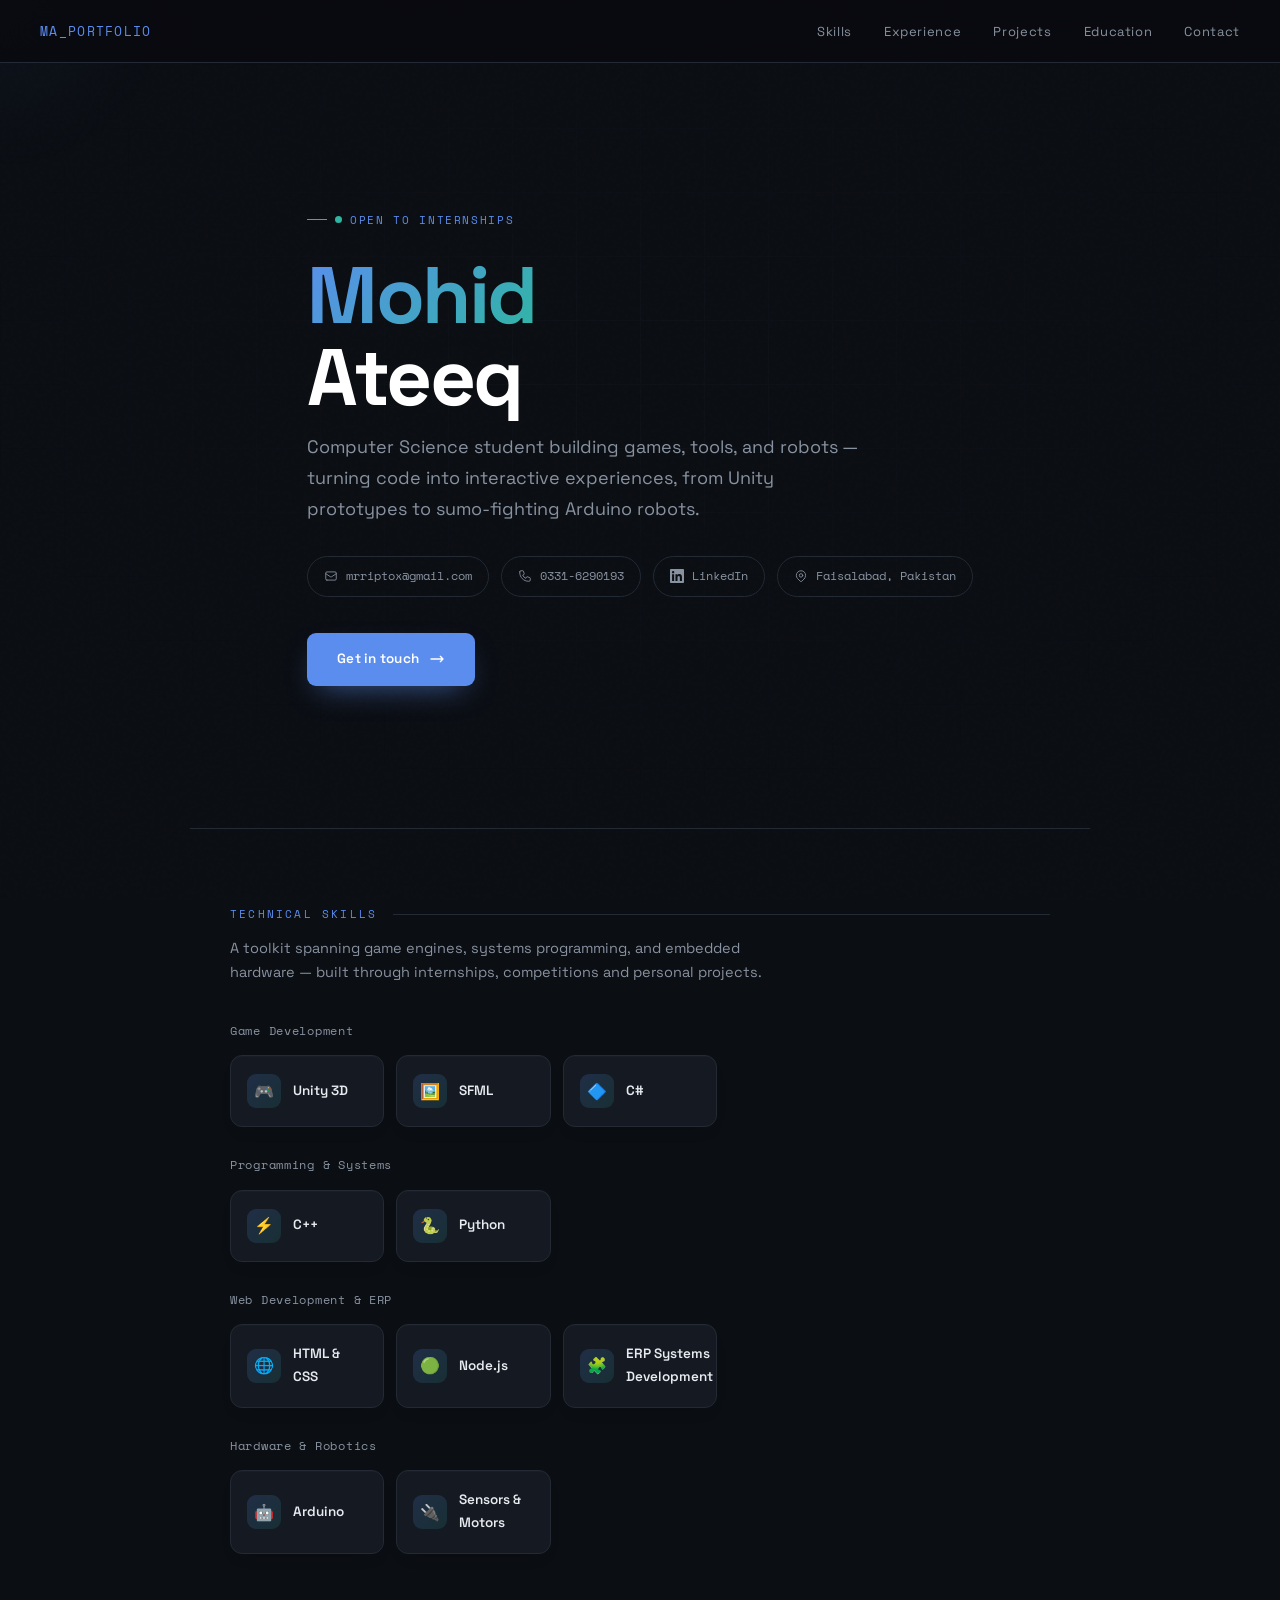
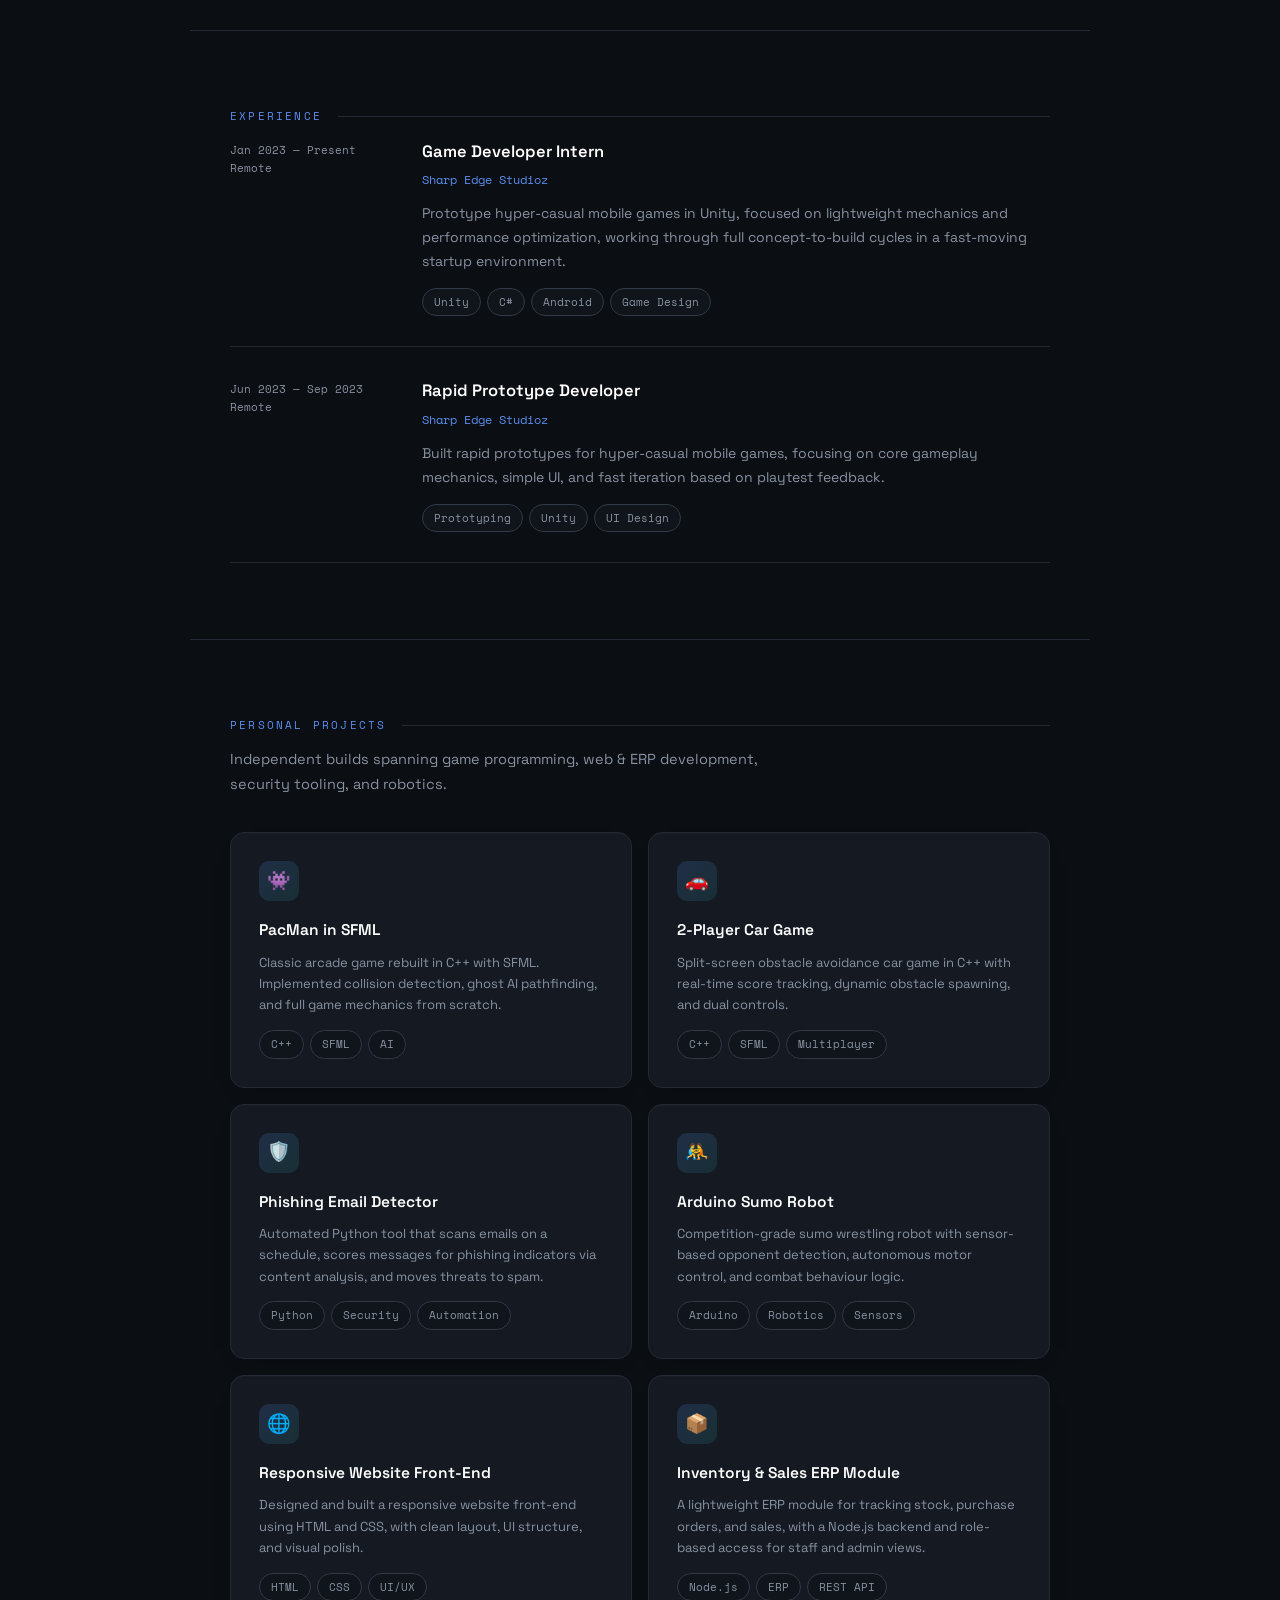
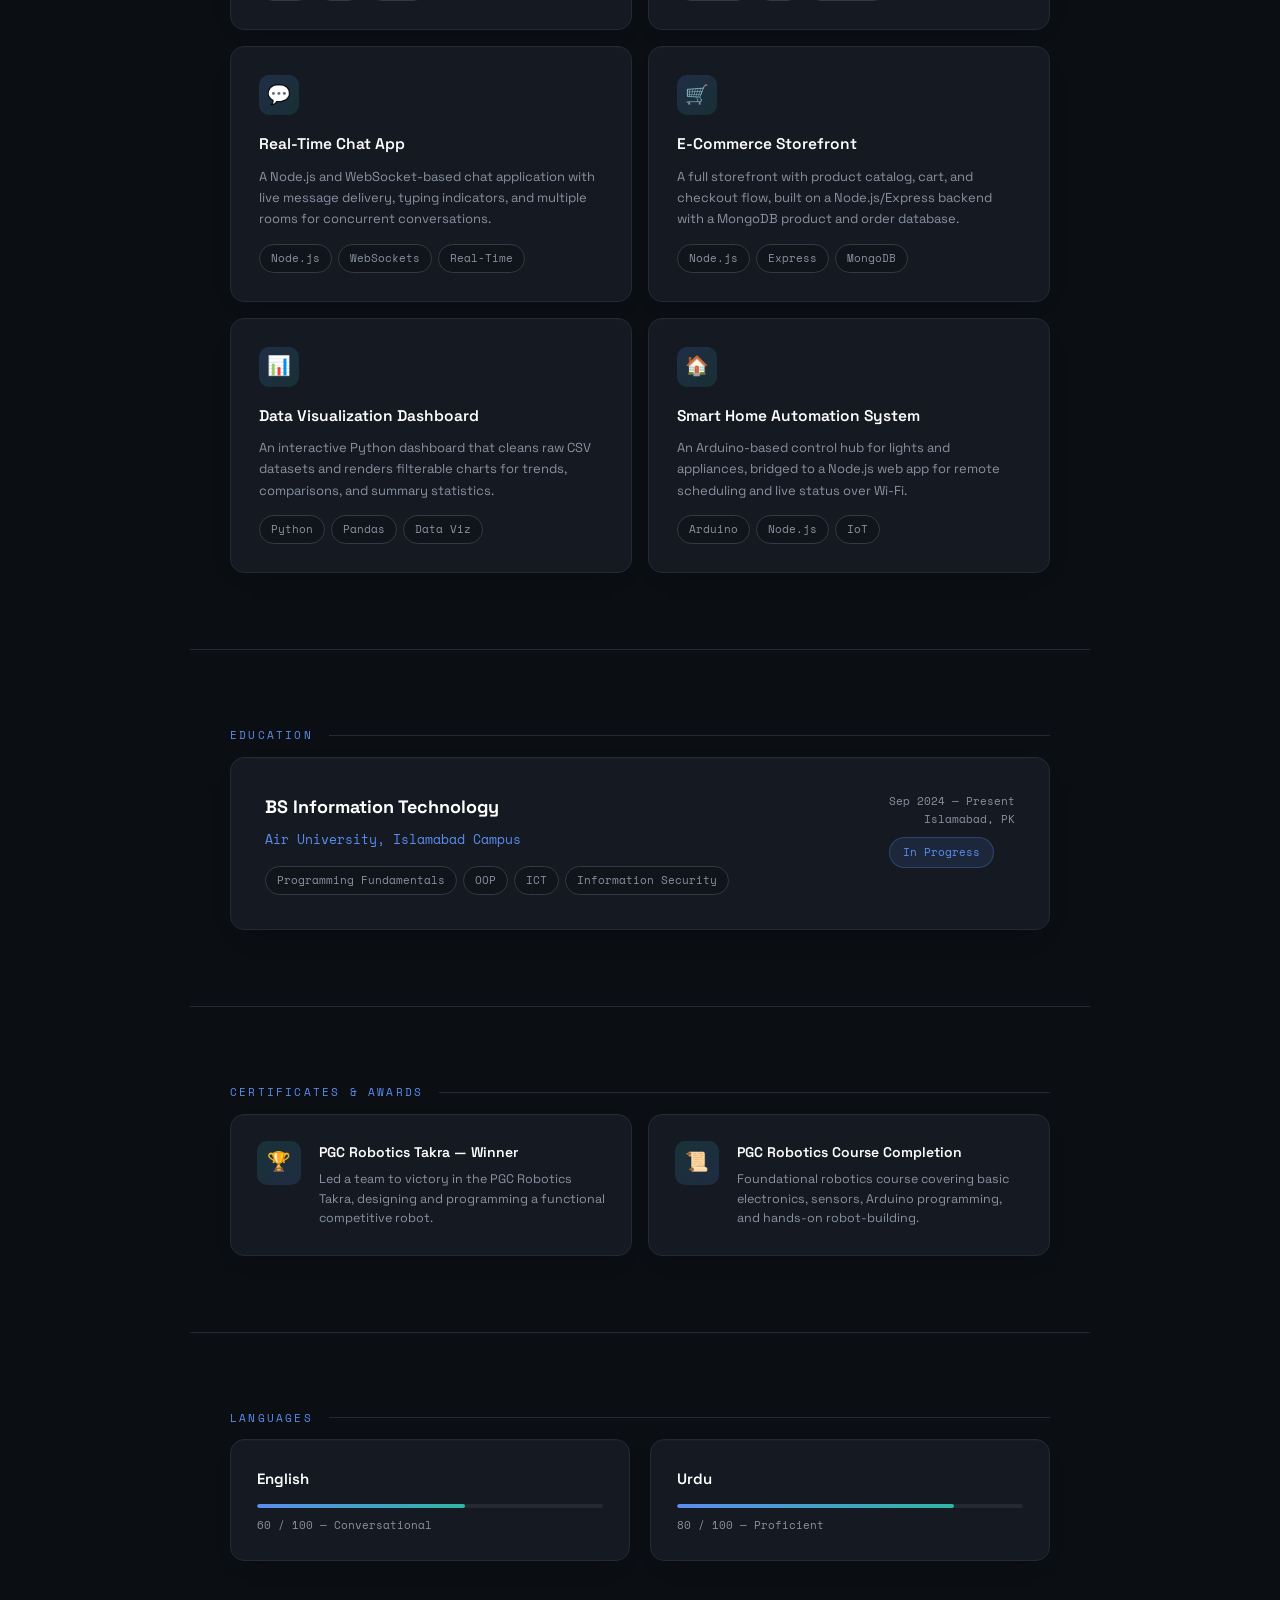
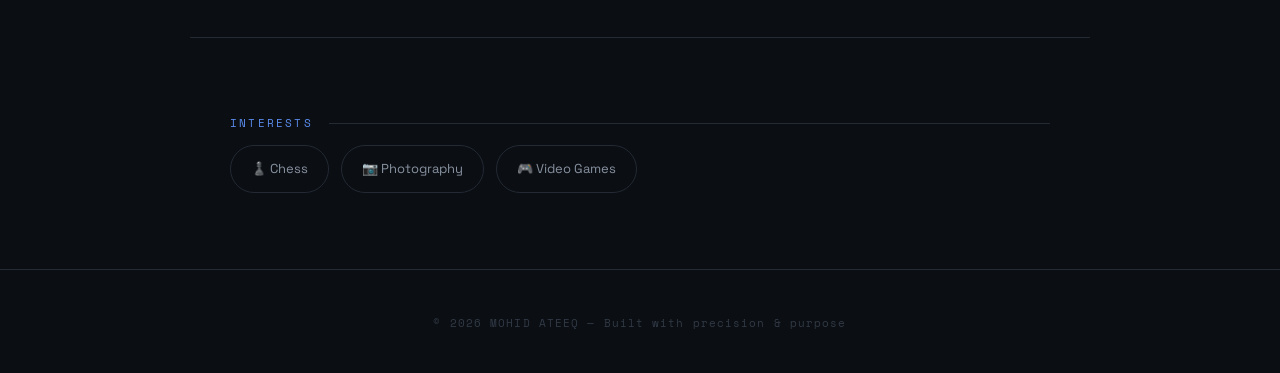
==== commit 08ee01b6: "Update print statement from 'Hello' to 'Goodbye'" ====
--- a/index.html
+++ b/index.html
@@ -279,7 +279,7 @@
 
 <section id="projects">
   <div class="section-label">Personal Projects</div>
-  <p class="section-intro">Independent builds spanning game programming, security tooling, and robotics.</p>
+  <p class="section-intro">Independent builds spanning game programming, web & ERP development, security tooling, and robotics.</p>
   <div class="projects-grid">
 
     <div class="project-card"><div class="project-icon">👾</div><div class="project-name">PacMan in SFML</div><p class="project-desc">Classic arcade game rebuilt in C++ with SFML. Implemented collision detection, ghost AI pathfinding, and full game mechanics from scratch.</p><div class="timeline-tags" style="margin-top:14px"><span class="tag">C++</span><span class="tag">SFML</span><span class="tag">AI</span></div></div>
@@ -291,6 +291,16 @@
     <div class="project-card"><div class="project-icon">🤼</div><div class="project-name">Arduino Sumo Robot</div><p class="project-desc">Competition-grade sumo wrestling robot with sensor-based opponent detection, autonomous motor control, and combat behaviour logic.</p><div class="timeline-tags" style="margin-top:14px"><span class="tag">Arduino</span><span class="tag">Robotics</span><span class="tag">Sensors</span></div></div>
 
     <div class="project-card"><div class="project-icon">🌐</div><div class="project-name">Responsive Website Front-End</div><p class="project-desc">Designed and built a responsive website front-end using HTML and CSS, with clean layout, UI structure, and visual polish.</p><div class="timeline-tags" style="margin-top:14px"><span class="tag">HTML</span><span class="tag">CSS</span><span class="tag">UI/UX</span></div></div>
+
+    <div class="project-card"><div class="project-icon">📦</div><div class="project-name">Inventory & Sales ERP Module</div><p class="project-desc">A lightweight ERP module for tracking stock, purchase orders, and sales, with a Node.js backend and role-based access for staff and admin views.</p><div class="timeline-tags" style="margin-top:14px"><span class="tag">Node.js</span><span class="tag">ERP</span><span class="tag">REST API</span></div></div>
+
+    <div class="project-card"><div class="project-icon">💬</div><div class="project-name">Real-Time Chat App</div><p class="project-desc">A Node.js and WebSocket-based chat application with live message delivery, typing indicators, and multiple rooms for concurrent conversations.</p><div class="timeline-tags" style="margin-top:14px"><span class="tag">Node.js</span><span class="tag">WebSockets</span><span class="tag">Real-Time</span></div></div>
+
+    <div class="project-card"><div class="project-icon">🛒</div><div class="project-name">E-Commerce Storefront</div><p class="project-desc">A full storefront with product catalog, cart, and checkout flow, built on a Node.js/Express backend with a MongoDB product and order database.</p><div class="timeline-tags" style="margin-top:14px"><span class="tag">Node.js</span><span class="tag">Express</span><span class="tag">MongoDB</span></div></div>
+
+    <div class="project-card"><div class="project-icon">📊</div><div class="project-name">Data Visualization Dashboard</div><p class="project-desc">An interactive Python dashboard that cleans raw CSV datasets and renders filterable charts for trends, comparisons, and summary statistics.</p><div class="timeline-tags" style="margin-top:14px"><span class="tag">Python</span><span class="tag">Pandas</span><span class="tag">Data Viz</span></div></div>
+
+    <div class="project-card"><div class="project-icon">🏠</div><div class="project-name">Smart Home Automation System</div><p class="project-desc">An Arduino-based control hub for lights and appliances, bridged to a Node.js web app for remote scheduling and live status over Wi-Fi.</p><div class="timeline-tags" style="margin-top:14px"><span class="tag">Arduino</span><span class="tag">Node.js</span><span class="tag">IoT</span></div></div>
 
   </div>
 </section>
